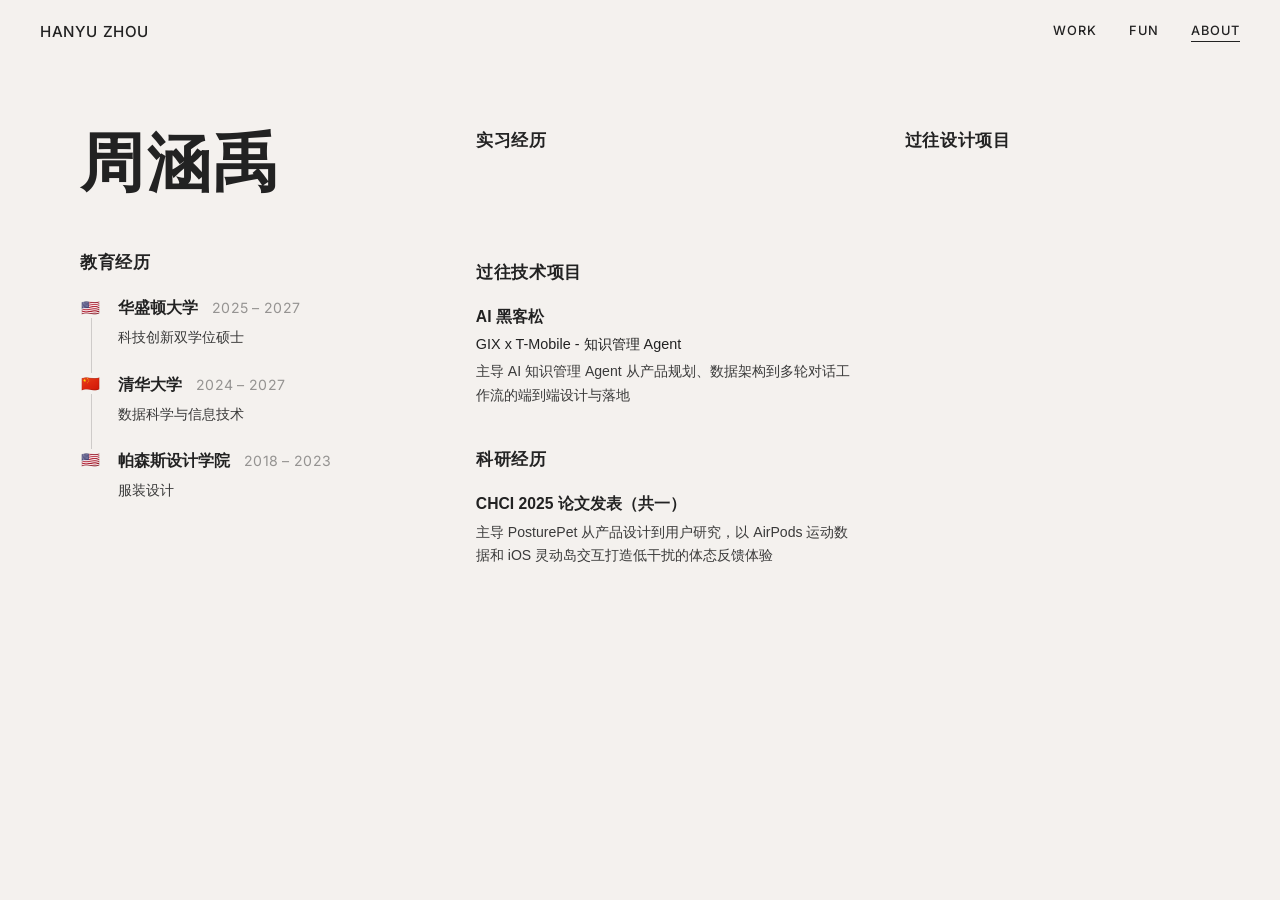
==== about.html @ 380f493a "Publish the static portfolio site for Vercel. Co-authored-by: Cursor <cursoragent@cursor.com>" ====
<!DOCTYPE html>
<html lang="zh-CN">
  <head>
    <meta charset="UTF-8" />
    <meta name="viewport" content="width=device-width, initial-scale=1.0" />
    <title>About — Hanyu Zhou</title>
    <link rel="preconnect" href="https://fonts.googleapis.com" />
    <link rel="preconnect" href="https://fonts.gstatic.com" crossorigin />
    <link
      href="https://fonts.googleapis.com/css2?family=Inter:wght@300;400;500;600&family=Playfair+Display:ital,wght@0,400;0,500;1,400&display=swap"
      rel="stylesheet"
    />
    <link rel="stylesheet" href="styles.css?v=20260831" />
  </head>
  <body>
    <header class="site-header">
      <a href="index.html" class="logo" aria-label="Home">Hanyu Zhou</a>
      <nav class="site-nav" aria-label="Primary">
        <a href="index.html#work" class="nav-link">Work</a>
        <a href="index.html#fun" class="nav-link">Fun</a>
        <a href="about.html" class="nav-link nav-link--active" aria-current="page"
          >About</a
        >
      </nav>
    </header>

    <main>
      <section class="resume" aria-label="个人履历">
        <div class="resume-grid">
          <div class="resume-col resume-col--left">
            <h1 class="resume-name zh">周涵禹</h1>

            <section class="resume-block" aria-labelledby="edu-heading">
              <h2 id="edu-heading" class="resume-heading zh">教育经历</h2>
              <ol class="edu-timeline">
                <li>
                  <span class="edu-flag" aria-hidden="true">🇺🇸</span>
                  <div class="edu-body">
                    <div class="edu-top">
                      <strong class="zh">华盛顿大学</strong>
                      <span class="edu-years">2025 – 2027</span>
                    </div>
                    <p class="zh">科技创新双学位硕士</p>
                  </div>
                </li>
                <li>
                  <span class="edu-flag" aria-hidden="true">🇨🇳</span>
                  <div class="edu-body">
                    <div class="edu-top">
                      <strong class="zh">清华大学</strong>
                      <span class="edu-years">2024 – 2027</span>
                    </div>
                    <p class="zh">数据科学与信息技术</p>
                  </div>
                </li>
                <li>
                  <span class="edu-flag" aria-hidden="true">🇺🇸</span>
                  <div class="edu-body">
                    <div class="edu-top">
                      <strong class="zh">帕森斯设计学院</strong>
                      <span class="edu-years">2018 – 2023</span>
                    </div>
                    <p class="zh">服装设计</p>
                  </div>
                </li>
              </ol>
            </section>
          </div>

          <div class="resume-col resume-col--mid">
            <h2 class="resume-heading resume-heading--top zh">实习经历</h2>
            <div class="resume-slot" aria-label="实习经历占位"></div>

            <section class="resume-block" aria-labelledby="tech-heading">
              <h2 id="tech-heading" class="resume-heading zh">过往技术项目</h2>
              <article class="resume-entry">
                <h3 class="zh">AI 黑客松</h3>
                <p class="resume-entry-sub zh">
                  GIX x T-Mobile - 知识管理 Agent
                </p>
                <p class="zh">
                  主导 AI 知识管理 Agent 从产品规划、数据架构到多轮对话工作流的端到端设计与落地
                </p>
              </article>
            </section>

            <section class="resume-block" aria-labelledby="research-heading">
              <h2 id="research-heading" class="resume-heading zh">科研经历</h2>
              <article class="resume-entry">
                <h3 class="zh">CHCI 2025 论文发表（共一）</h3>
                <p class="zh">
                  主导 PosturePet 从产品设计到用户研究，以 AirPods 运动数据和 iOS
                  灵动岛交互打造低干扰的体态反馈体验
                </p>
              </article>
            </section>
          </div>

          <div class="resume-col resume-col--right">
            <h2 class="resume-heading resume-heading--top zh">过往设计项目</h2>
            <div class="resume-slot" aria-label="过往设计项目占位"></div>
          </div>
        </div>
      </section>
    </main>
  </body>
</html>
---- styles.css ----
:root {
  --bg-cream: #f4f1ee;
  --text: #222;
  --text-muted: #3a3a3a;
  --header-pad: clamp(1.25rem, 4vw, 2.5rem);
}

*,
*::before,
*::after {
  box-sizing: border-box;
}

html {
  scroll-behavior: smooth;
}

@media (prefers-reduced-motion: reduce) {
  html {
    scroll-behavior: auto;
  }

  .vinyl-img {
    animation: none !important;
  }
}

body {
  margin: 0;
  font-family: "Inter", "PingFang SC", "Hiragino Sans GB", "Microsoft YaHei",
    system-ui, sans-serif;
  font-size: 1rem;
  line-height: 1.55;
  color: var(--text);
  background: var(--bg-cream);
}

.zh {
  font-family: "PingFang SC", "Hiragino Sans GB", "Microsoft YaHei",
    "Noto Sans SC", sans-serif;
}

.site-header {
  position: fixed;
  top: 0;
  left: 0;
  right: 0;
  z-index: 20;
  display: flex;
  align-items: center;
  justify-content: space-between;
  padding: 1.25rem var(--header-pad);
  background: rgba(244, 241, 238, 0.82);
  backdrop-filter: blur(10px);
  -webkit-backdrop-filter: blur(10px);
}

.logo {
  font-weight: 500;
  font-size: 0.95rem;
  letter-spacing: 0.04em;
  text-transform: uppercase;
  text-decoration: none;
  color: var(--text);
}

.logo:hover {
  opacity: 0.75;
}

.site-nav {
  display: flex;
  gap: 2rem;
}

.nav-link {
  font-size: 0.8rem;
  font-weight: 500;
  letter-spacing: 0.08em;
  text-transform: uppercase;
  text-decoration: none;
  color: var(--text);
}

.nav-link:hover {
  opacity: 0.65;
}

.nav-link--active {
  border-bottom: 1px solid currentColor;
}

.hero {
  position: relative;
  min-height: 100svh;
  display: flex;
  flex-direction: column;
  align-items: center;
  justify-content: center;
  padding: 5rem var(--header-pad);
  background-color: var(--bg-cream);
}

.hero-inner {
  width: 100%;
  max-width: 1200px;
  margin: 0 auto;
  display: flex;
  justify-content: center;
  align-items: center;
}

.hero-vinyl {
  display: flex;
  justify-content: center;
  align-items: center;
}

.vinyl-frame {
  width: min(92vw, 560px);
  aspect-ratio: 1;
  border-radius: 50%;
  /* Even lift — large downward offset reads as a dark rim on a spinning circle */
  filter: drop-shadow(0 4px 22px rgba(0, 0, 0, 0.06));
}

.vinyl-img {
  display: block;
  width: 100%;
  height: auto;
  animation: vinyl-spin 72s linear infinite;
}

@keyframes vinyl-spin {
  from {
    transform: rotate(0deg);
  }
  to {
    transform: rotate(360deg);
  }
}

.work {
  padding: 7rem var(--header-pad) 4rem;
  background-color: var(--bg-cream);
}

.work-header,
.project-list {
  width: 100%;
  max-width: 1200px;
  margin: 0 auto;
}

.work-header {
  padding-bottom: 0.75rem;
}

.eyebrow,
.project-meta {
  margin: 0 0 0.8rem;
  font-size: 0.7rem;
  font-weight: 500;
  letter-spacing: 0.12em;
  text-transform: uppercase;
  color: var(--text-muted);
}

.project {
  min-height: 78svh;
  display: grid;
  grid-template-columns: minmax(0, 1.15fr) minmax(260px, 0.85fr);
  align-items: center;
  gap: clamp(3rem, 8vw, 8rem);
  padding: clamp(4rem, 9vw, 8rem) 0;
  border-top: 1px solid rgba(34, 34, 34, 0.14);
}

.project--report {
  grid-template-columns: minmax(240px, 0.42fr) minmax(0, 0.58fr);
  gap: clamp(2rem, 5vw, 4.5rem);
  min-height: auto;
  padding: clamp(3rem, 7vw, 5.5rem) 0;
}

.project--reverse .project-visual {
  order: 2;
}

.project--reverse .project-copy {
  order: 1;
}

.project-visual {
  aspect-ratio: 4 / 3;
  display: grid;
  place-items: center;
  overflow: hidden;
  color: rgba(34, 34, 34, 0.55);
}

.project-visual--report {
  aspect-ratio: auto;
  background: transparent;
}

.project-visual--report img {
  display: block;
  width: 100%;
  height: auto;
}

.project-visual span {
  font-size: 0.72rem;
  font-weight: 500;
  letter-spacing: 0.12em;
  text-transform: uppercase;
}

.project-visual--one {
  background: linear-gradient(145deg, #ded7d0, #ebe5df 52%, #d4cbc3);
}

.project-visual--two {
  background: linear-gradient(145deg, #d8d4cf, #e9e4df 48%, #ccc5be);
}

.project-visual--three {
  background: linear-gradient(145deg, #e5ddd5, #d7d0ca 50%, #eee8e2);
}

.project-copy {
  max-width: 27rem;
}

.project--report .project-copy {
  max-width: 22rem;
}

.project-copy h2 {
  margin: 0 0 1.25rem;
  font-family: "Playfair Display", Georgia, serif;
  font-size: clamp(1.2rem, 2.5vw, 2.375rem);
  font-weight: 400;
  line-height: 1.15;
  letter-spacing: -0.03em;
}

.project--report .project-copy h2.zh {
  margin: 0 0 1rem;
  font-family: "PingFang SC", "Hiragino Sans GB", "Microsoft YaHei", sans-serif;
  font-size: clamp(2rem, 4vw, 3.25rem);
  font-weight: 600;
  letter-spacing: 0.02em;
  line-height: 1.2;
}

.project-role {
  margin: 0 0 0.55rem;
  color: var(--text);
  font-size: 1rem;
  line-height: 1.5;
}

.project-date {
  margin: 0 0 2.25rem;
  color: var(--text-muted);
  font-size: 0.95rem;
  letter-spacing: 0.02em;
}

.project-copy > p:not(.project-meta):not(.project-role):not(.project-date) {
  margin: 0 0 2rem;
  color: var(--text-muted);
  font-size: 0.95rem;
  line-height: 1.7;
}

.project-link {
  display: inline-block;
  padding-bottom: 0.2rem;
  border-bottom: 1px solid currentColor;
  font-size: 0.78rem;
  font-weight: 500;
  letter-spacing: 0.04em;
  text-decoration: none;
  color: inherit;
}

.project-link:hover {
  opacity: 0.65;
}

.case {
  width: min(920px, 100%);
  margin: 0 auto;
  padding: 8rem var(--header-pad) 5rem;
}

.case-hero {
  margin-bottom: 3rem;
}

.case-hero h1 {
  margin: 0 0 1.25rem;
  font-family: "Playfair Display", Georgia, serif;
  font-size: clamp(1.6rem, 3.2vw, 2.6rem);
  font-weight: 400;
  line-height: 1.2;
  letter-spacing: -0.03em;
}

.case--report .case-hero h1.zh {
  font-family: "PingFang SC", "Hiragino Sans GB", "Microsoft YaHei", sans-serif;
  font-size: clamp(2rem, 4.2vw, 3.4rem);
  font-weight: 600;
  letter-spacing: 0.02em;
}

.case-lede {
  margin: 0 0 2.5rem;
  max-width: 36rem;
  color: var(--text-muted);
  font-size: 1rem;
  line-height: 1.7;
}

.case--report .case-lede {
  margin-bottom: 2.5rem;
  color: var(--text);
}

.case--report .project-date {
  margin-bottom: 2.5rem;
}

.case-meta {
  display: grid;
  grid-template-columns: repeat(4, minmax(0, 1fr));
  gap: 1.5rem;
  margin: 0;
  padding: 1.5rem 0 0;
  border-top: 1px solid rgba(34, 34, 34, 0.14);
}

.case-meta dt {
  margin: 0 0 0.35rem;
  font-size: 0.68rem;
  font-weight: 500;
  letter-spacing: 0.1em;
  text-transform: uppercase;
  color: var(--text-muted);
}

.case-meta dd {
  margin: 0;
  font-size: 0.9rem;
  line-height: 1.45;
}

.case--report .case-meta dt {
  font-size: 0.78rem;
}

.case--report .case-meta dd {
  font-size: 1.05rem;
  line-height: 1.55;
}

.case-media {
  display: grid;
  place-items: center;
  aspect-ratio: 16 / 9;
  margin: 0 0 3rem;
  background: linear-gradient(145deg, #ded7d0, #ebe5df 52%, #d4cbc3);
  color: rgba(34, 34, 34, 0.55);
}

.case-media--hero {
  aspect-ratio: 21 / 9;
}

.case-media--photo {
  aspect-ratio: auto;
  height: auto;
  background: none;
  overflow: visible;
  margin-bottom: 2rem;
}

.case-media--photo img {
  display: block;
  width: 100%;
  height: auto;
  object-fit: contain;
}

.case-media span {
  font-size: 0.72rem;
  font-weight: 500;
  letter-spacing: 0.12em;
  text-transform: uppercase;
}

.case-media-grid {
  display: grid;
  grid-template-columns: 1fr 1fr;
  gap: 1rem;
  margin: 0 0 3rem;
}

.case-media-grid .case-media {
  margin: 0;
  aspect-ratio: 4 / 3;
}

.case-section {
  margin: 0 0 3rem;
}

.case-section h2 {
  margin: 0 0 1rem;
  font-family: "Playfair Display", Georgia, serif;
  font-size: 1.35rem;
  font-weight: 400;
  letter-spacing: -0.02em;
}

.case-section h2.zh {
  font-family: "PingFang SC", "Hiragino Sans GB", "Microsoft YaHei", sans-serif;
  font-weight: 600;
  letter-spacing: 0.02em;
}

.case-section p,
.case-section li {
  color: var(--text-muted);
  font-size: 0.98rem;
  line-height: 1.7;
}

.case-section p {
  margin: 0 0 1rem;
}

.case-section p:last-child {
  margin-bottom: 0;
}

.case-section ul {
  margin: 0.5rem 0 0;
  padding-left: 1.15rem;
}

.case-section li + li {
  margin-top: 0.4rem;
}

.case-footer {
  padding-top: 1rem;
  border-top: 1px solid rgba(34, 34, 34, 0.14);
}

.visually-hidden {
  position: absolute;
  width: 1px;
  height: 1px;
  padding: 0;
  margin: -1px;
  overflow: hidden;
  clip: rect(0, 0, 0, 0);
  white-space: nowrap;
  border: 0;
}

.output-dir {
  margin: 0 0 4.5rem;
}

.section-label {
  margin: 0 0 1.5rem;
  font-family: "PingFang SC", "Hiragino Sans GB", "Microsoft YaHei", sans-serif;
  font-size: clamp(1.75rem, 3vw, 2.4rem);
  font-weight: 600;
  letter-spacing: 0.03em;
}

.output-dir-grid {
  display: grid;
  grid-template-columns: 1fr 1fr;
  gap: clamp(2rem, 5vw, 4rem);
  align-items: start;
}

.output-col-title {
  margin: 0;
  padding: 1rem 0;
  border-bottom: 1px dashed rgba(34, 34, 34, 0.35);
  font-family: "PingFang SC", "Hiragino Sans GB", "Microsoft YaHei", sans-serif;
  font-size: 1.05rem;
  font-weight: 600;
  letter-spacing: 0.04em;
}

.output-list {
  margin: 0;
  padding: 0;
  list-style: none;
}

.output-list li {
  border-bottom: 1px dashed rgba(34, 34, 34, 0.35);
}

.output-item {
  display: grid;
  grid-template-columns: 3.25rem minmax(0, 1fr);
  gap: 0.85rem;
  align-items: center;
  padding: 1.15rem 0;
  text-decoration: none;
  color: inherit;
}

.output-item:hover .output-name {
  opacity: 0.65;
}

.output-num {
  font-family: "Playfair Display", Georgia, serif;
  font-size: 1.65rem;
  font-weight: 400;
  line-height: 1.15;
  letter-spacing: -0.02em;
  color: var(--text);
  transform: translateY(-0.14em);
}

.output-name {
  margin: 0;
  font-family: "PingFang SC", "Hiragino Sans GB", "Microsoft YaHei", sans-serif;
  font-size: 1rem;
  font-weight: 600;
  line-height: 1.4;
}

.output-dates {
  margin: 0;
  color: var(--text-muted);
  font-size: 0.88rem;
  line-height: 1.4;
}

.report-project {
  margin: 0 0 5rem;
  padding-top: 1rem;
  border-top: 1px solid rgba(34, 34, 34, 0.14);
  scroll-margin-top: 5.5rem;
}

.report-project--shell {
  opacity: 0.72;
}

.report-project-header {
  display: grid;
  grid-template-columns: 4rem minmax(0, 1fr);
  gap: 1rem;
  margin-bottom: 2.75rem;
  align-items: start;
}

.report-project-index {
  margin: 0;
  font-family: "Playfair Display", Georgia, serif;
  font-size: clamp(2rem, 4vw, 2.75rem);
  font-weight: 400;
  line-height: 1;
  letter-spacing: -0.03em;
}

.report-project-tag {
  margin: 0.35rem 0 0.75rem;
  font-size: clamp(0.78rem, 1vw, 0.9rem);
  font-weight: 500;
  letter-spacing: 0.1em;
  text-transform: none;
  color: var(--text-muted);
}

.report-project-header h2 {
  margin: 0 0 0.85rem;
  font-family: "PingFang SC", "Hiragino Sans GB", "Microsoft YaHei", sans-serif;
  font-size: clamp(2rem, 4.2vw, 3.1rem);
  font-weight: 600;
  line-height: 1.15;
  letter-spacing: 0.02em;
}

.report-project-caption {
  margin: 0;
  max-width: 42rem;
  color: var(--text-muted);
  font-size: clamp(1rem, 1.25vw, 1.15rem);
  line-height: 1.8;
}

.report-module {
  margin: 0 0 3rem;
}

.report-module h3 {
  margin: 0 0 1.15rem;
  font-family: "PingFang SC", "Hiragino Sans GB", "Microsoft YaHei", sans-serif;
  font-size: clamp(1.85rem, 3.4vw, 2.7rem);
  font-weight: 600;
  letter-spacing: 0.02em;
}

.report-subhead {
  margin: 1.75rem 0 0.85rem;
  font-family: "PingFang SC", "Hiragino Sans GB", "Microsoft YaHei", sans-serif;
  font-size: clamp(1.4rem, 2.3vw, 1.85rem);
  font-weight: 600;
  letter-spacing: 0.02em;
}

.report-module > .report-subhead:first-of-type {
  margin-top: 0.35rem;
}

.report-module > p.zh {
  margin: 0 0 1.25rem;
  color: var(--text-muted);
  font-size: 0.98rem;
  line-height: 1.7;
}

.report-caption-block {
  margin: 0 0 1.1rem;
  color: var(--text-muted);
  font-size: clamp(1rem, 1.25vw, 1.14rem);
  line-height: 1.8;
}

.report-caption-block strong {
  color: var(--text);
  font-weight: 600;
}

.report-caption-block + .case-media {
  margin-top: 1.35rem;
}

.report-points {
  margin: 0;
  padding: 0;
  list-style: none;
  counter-reset: report-point;
}

.report-points > li {
  position: relative;
  padding-left: 2.2rem;
  margin: 0 0 2.1rem;
  counter-increment: report-point;
}

.report-points > li:last-child {
  margin-bottom: 0;
}

.report-points > li::before {
  content: counter(report-point);
  position: absolute;
  left: 0;
  top: 0.15rem;
  font-family: "Playfair Display", Georgia, serif;
  font-size: 1.35rem;
  line-height: 1.35;
  color: var(--text);
}

.report-points strong {
  display: block;
  margin-bottom: 0.7rem;
  font-family: "PingFang SC", "Hiragino Sans GB", "Microsoft YaHei", sans-serif;
  font-size: clamp(1.08rem, 1.5vw, 1.3rem);
  font-weight: 600;
}

.report-points ul {
  margin: 0;
  padding-left: 1.1rem;
}

.report-points ul li {
  margin: 0 0 0.6rem;
  color: var(--text-muted);
  font-size: clamp(0.98rem, 1.2vw, 1.12rem);
  line-height: 1.75;
  list-style: disc;
}

.report-points ul li:last-child {
  margin-bottom: 0;
}

.report-points p {
  margin: 0;
  color: var(--text-muted);
  font-size: 0.92rem;
  line-height: 1.7;
}

.report-module-note {
  margin: 0 0 1.5rem;
  color: var(--text-muted);
  font-size: clamp(1rem, 1.25vw, 1.15rem);
  line-height: 1.75;
}

.report-placeholder {
  margin: 0 0 1.25rem;
  padding: 1.25rem 1.35rem;
  border: 1px dashed rgba(34, 34, 34, 0.22);
  color: var(--text-muted);
  font-size: 0.92rem;
  line-height: 1.7;
}

.report-placeholder p {
  margin: 0 0 0.65rem;
}

.report-placeholder p:last-child {
  margin-bottom: 0;
}

/* ---------- 为什么 B 端设计适合 AI：开放式三栏 ---------- */

.b2b-ai-grid {
  display: grid;
  grid-template-columns: repeat(3, minmax(0, 1fr));
  align-items: stretch;
  margin-top: clamp(1.25rem, 2.5vw, 2rem);
}

.b2b-ai-point {
  display: flex;
  flex-direction: column;
  justify-content: center;
  min-height: clamp(190px, 22vw, 250px);
  padding: 0 clamp(1.35rem, 2.5vw, 2.25rem);
}

.b2b-ai-point:first-child {
  padding-left: 0;
}

.b2b-ai-point + .b2b-ai-point {
  border-left: 1px solid rgba(34, 34, 34, 0.2);
}

.b2b-ai-num {
  margin: 0 0 1.25rem;
  color: rgba(34, 34, 34, 0.42);
  font-family: "Playfair Display", Georgia, serif;
  font-size: 0.92rem;
  line-height: 1;
}

.b2b-ai-point h4 {
  margin: 0 0 0.65rem;
  font-family: "PingFang SC", "Hiragino Sans GB", "Microsoft YaHei", sans-serif;
  font-size: clamp(1.2rem, 1.8vw, 1.5rem);
  font-weight: 600;
  line-height: 1.35;
}

.b2b-ai-point strong {
  display: block;
  margin-bottom: 0.55rem;
  font-size: clamp(0.92rem, 1.15vw, 1.02rem);
  font-weight: 500;
  line-height: 1.5;
}

.b2b-ai-point > p:last-child {
  margin: 0;
  color: var(--text-muted);
  font-size: clamp(0.82rem, 1vw, 0.92rem);
  line-height: 1.7;
  text-wrap: pretty;
}

@media (max-width: 720px) {
  .b2b-ai-grid {
    grid-template-columns: 1fr;
  }

  .b2b-ai-point,
  .b2b-ai-point:first-child {
    min-height: 0;
    padding: 1.25rem 0;
  }

  .b2b-ai-point + .b2b-ai-point {
    border-top: 1px solid rgba(34, 34, 34, 0.2);
    border-left: 0;
  }

  .b2b-ai-num {
    margin-bottom: 0.65rem;
  }
}

/* ---------- 借助 AI 提取规范：三步卡片 ---------- */

.ai-extract-grid {
  --extract-gap: clamp(1.25rem, 2.2vw, 2rem);
  display: grid;
  grid-template-columns: repeat(3, minmax(0, 1fr));
  gap: var(--extract-gap);
  align-items: stretch;
}

.ai-extract-card {
  position: relative;
  display: grid;
  grid-template-rows: auto minmax(3.4em, auto) 1fr;
  align-content: stretch;
  height: 100%;
  min-height: 100%;
  padding: clamp(1.5rem, 2.2vw, 2.1rem) clamp(1.35rem, 2vw, 1.9rem);
  border: none;
  border-radius: 20px;
  background: linear-gradient(
    155deg,
    #ece7e1 0%,
    #e7e1da 52%,
    #e0d9d1 100%
  );
}

.ai-extract-card:not(:last-child)::after {
  content: "→";
  position: absolute;
  top: 50%;
  right: calc(var(--extract-gap) * -0.5);
  z-index: 2;
  color: rgba(34, 34, 34, 0.42);
  font-family: "Inter", sans-serif;
  font-size: 1rem;
  font-weight: 300;
  line-height: 1;
  transform: translate(50%, -50%);
}

.ai-extract-card-step {
  margin: 0 0 0.5rem;
  font-family: "Inter", "PingFang SC", "Hiragino Sans GB", "Microsoft YaHei",
    sans-serif;
  font-size: clamp(0.78rem, 0.9vw, 0.86rem);
  font-weight: 400;
  letter-spacing: 0.08em;
  color: rgba(34, 34, 34, 0.52);
}

.ai-extract-card-title {
  margin: 0;
  min-height: 3.4em;
  font-family: "PingFang SC", "Hiragino Sans GB", "Microsoft YaHei", sans-serif;
  font-size: clamp(0.98rem, 1.2vw, 1.1rem);
  font-weight: 400;
  line-height: 1.5;
  text-wrap: pretty;
}

.ai-extract-card-media {
  margin-top: 1.15rem;
  display: flex;
  flex-direction: column;
  justify-content: flex-start;
  align-items: stretch;
  gap: clamp(0.8rem, 1.4vw, 1.15rem);
  min-height: 0;
  height: 100%;
}

.ai-extract-card-media > img {
  display: block;
  width: 100%;
  height: auto;
}

/* Figma 插件徽章：放大，接近上方 Agent 图标宽度 */
.ai-extract-card-media-extra {
  width: 92% !important;
  max-width: 92%;
  align-self: center;
  height: auto;
}

.ai-extract-card-caption {
  margin: 1.1rem 0 0;
  color: var(--text-muted);
  font-size: clamp(0.92rem, 1.05vw, 1.02rem);
  line-height: 1.75;
  text-wrap: pretty;
}

@media (max-width: 900px) {
  .ai-extract-grid {
    grid-template-columns: 1fr;
  }

  .ai-extract-card:not(:last-child)::after {
    display: none;
  }

  .ai-extract-card-title {
    min-height: 0;
  }
}

/* ---------- 规范走查统一：双栏等宽 ---------- */

.spec-unify-grid {
  display: grid;
  grid-template-columns: 1fr 1fr;
  gap: clamp(1.25rem, 2.2vw, 2rem);
  align-items: stretch;
}

.spec-unify-card {
  display: flex;
  flex-direction: column;
  height: 100%;
  padding: clamp(1.35rem, 2vw, 1.85rem);
  border-radius: 20px;
  background: linear-gradient(
    155deg,
    #ece7e1 0%,
    #e7e1da 52%,
    #e0d9d1 100%
  );
}

.spec-unify-card-title {
  margin: 0 0 1rem;
  font-family: "PingFang SC", "Hiragino Sans GB", "Microsoft YaHei", sans-serif;
  font-size: clamp(1.05rem, 1.4vw, 1.2rem);
  font-weight: 600;
  letter-spacing: 0.02em;
}

.spec-unify-card-media {
  margin-top: 0;
}

.spec-unify-card-media img {
  display: block;
  width: 100%;
  height: auto;
}

@media (max-width: 900px) {
  .spec-unify-grid {
    grid-template-columns: 1fr;
  }
}

.spec-color-compare {
  margin-top: clamp(1.75rem, 3vw, 2.5rem);
}

.spec-color-compare-grid {
  display: grid;
  grid-template-columns: 1fr 1fr;
  gap: clamp(1rem, 2vw, 1.5rem);
  align-items: stretch;
}

.spec-color-compare-grid img {
  display: block;
  width: 100%;
  height: auto;
  border-radius: 12px;
}

.spec-color-compare-note {
  margin: 1.15rem 0 0;
  color: var(--text-muted);
  font-size: 0.95rem;
  line-height: 1.75;
  text-wrap: pretty;
}

@media (max-width: 900px) {
  .spec-color-compare-grid {
    grid-template-columns: 1fr;
  }
}

/* ---------- 沉淀设计资产：四栏结构包 ---------- */

.asset-pack-grid {
  display: grid;
  grid-template-columns: 1fr 1fr;
  gap: clamp(1.5rem, 3vw, 2.5rem) clamp(1.25rem, 2.5vw, 2rem);
  align-items: start;
}

.asset-pack-item {
  margin: 0;
  display: flex;
  flex-direction: column;
  gap: 0.7rem;
}

.asset-pack-item figcaption {
  display: flex;
  flex-direction: column;
  gap: 0.2rem;
}

.asset-pack-key {
  font-family: "Inter", "PingFang SC", system-ui, sans-serif;
  font-size: clamp(1.05rem, 1.5vw, 1.25rem);
  font-weight: 600;
  letter-spacing: 0.01em;
  line-height: 1.3;
}

.asset-pack-key--rules {
  color: #0f9e7a;
}

.asset-pack-key--components {
  color: #7a5cff;
}

.asset-pack-key--references {
  color: #d45a8c;
}

.asset-pack-key--assets {
  color: #e06a3a;
}

.asset-pack-label {
  color: var(--text);
  font-size: 1rem;
  font-weight: 500;
  line-height: 1.4;
}

.asset-pack-item img {
  display: block;
  width: 100%;
  height: auto;
  background: transparent;
}

@media (max-width: 900px) {
  .asset-pack-grid {
    grid-template-columns: 1fr 1fr;
  }
}

@media (max-width: 560px) {
  .asset-pack-grid {
    grid-template-columns: 1fr;
  }
}

/* ---------- 校验和规则迭代 ---------- */

.validate-top {
  display: grid;
  grid-template-columns: minmax(0, 1.55fr) minmax(230px, 0.75fr);
  gap: clamp(1rem, 2vw, 1.75rem);
  align-items: stretch;
  margin-bottom: clamp(1rem, 2vw, 1.5rem);
}

.validate-evidence {
  min-width: 0;
}

.validate-compare {
  display: grid;
  grid-template-columns: minmax(0, 1fr) auto minmax(0, 1fr);
  gap: clamp(0.65rem, 1.2vw, 1rem);
  align-items: start;
}

.validate-prompt {
  margin: 0 0 0.65rem;
  color: var(--text-muted);
  font-size: 0.88rem;
  line-height: 1.5;
}

.validate-phone {
  margin: 0;
  min-width: 0;
}

.validate-phone figcaption {
  display: flex;
  align-items: baseline;
  justify-content: flex-start;
  gap: 0;
  margin: 0 0 0.5rem;
  font-family: "PingFang SC", "Hiragino Sans GB", "Microsoft YaHei", sans-serif;
  font-size: 0.88rem;
  font-weight: 500;
  letter-spacing: 0.02em;
}

.validate-phone figcaption strong {
  color: var(--text);
  font-size: inherit;
  font-weight: 600;
}

.validate-phone figcaption span {
  font-weight: 400;
}

.validate-phone img {
  display: block;
  width: 100%;
  height: min(34vh, 340px);
  border-radius: 14px;
  object-fit: cover;
  object-position: top center;
  background: #fff;
}

.validate-compare-arrow {
  display: grid;
  place-items: center;
  align-self: center;
  margin-top: 1.5rem;
  color: rgba(34, 34, 34, 0.42);
  font-size: 1.2rem;
  font-weight: 300;
}

.validate-quote {
  display: flex;
  flex-direction: column;
  justify-content: center;
  gap: 0.75rem;
  margin: 2.35rem 0 0;
  padding: clamp(1.15rem, 2vw, 1.65rem);
  border-radius: 16px;
  background: linear-gradient(150deg, #2d2e32 0%, #222327 100%);
  color: #fff;
}

.validate-quote-label {
  margin: 0;
  color: rgba(255, 255, 255, 0.58);
  font-size: 0.75rem;
  font-weight: 500;
  letter-spacing: 0.08em;
}

.validate-quote-text {
  margin: 0;
  font-size: clamp(1rem, 1.35vw, 1.16rem);
  font-weight: 500;
  line-height: 1.65;
  text-wrap: pretty;
}

.validate-flow {
  display: grid;
  grid-template-columns: minmax(0, 1.3fr) auto minmax(0, 1fr) auto minmax(0, 0.85fr);
  gap: clamp(0.5rem, 1vw, 0.85rem);
  align-items: stretch;
}

.validate-flow-card {
  display: flex;
  flex-direction: column;
  gap: 0.4rem;
  padding: clamp(0.85rem, 1.5vw, 1.15rem);
  border-radius: 14px;
  background: linear-gradient(
    155deg,
    #ece7e1 0%,
    #e7e1da 52%,
    #e0d9d1 100%
  );
}

.validate-flow-card h4 {
  margin: 0;
  font-family: "PingFang SC", "Hiragino Sans GB", "Microsoft YaHei", sans-serif;
  font-size: 0.95rem;
  font-weight: 600;
  letter-spacing: 0.02em;
}

.validate-flow-card p {
  margin: 0;
  color: var(--text-muted);
  font-size: 0.82rem;
  line-height: 1.55;
}

.validate-flow-arrow {
  display: grid;
  place-items: center;
  color: rgba(34, 34, 34, 0.35);
  font-size: 1.15rem;
  line-height: 1;
  align-self: center;
}

#p01-validate {
  scroll-margin-top: 4.5rem;
}

#p01-validate.report-module {
  margin-bottom: 2rem;
}

#p01-validate > h3 {
  margin-bottom: 0.85rem;
  font-size: clamp(1.25rem, 2vw, 1.55rem);
}

@media (max-width: 900px) {
  .validate-top {
    grid-template-columns: 1fr;
  }

  .validate-quote {
    margin-top: 0;
  }

  .validate-flow {
    grid-template-columns: 1fr;
    gap: 0.75rem;
  }

  .validate-flow-arrow {
    transform: rotate(90deg);
    padding: 0.15rem 0;
  }
}

@media (max-width: 560px) {
  .validate-compare {
    grid-template-columns: 1fr;
  }

  .validate-compare-arrow {
    margin: 0;
    transform: rotate(90deg);
  }

  .validate-phone img {
    height: auto;
  }
}

/* ---------- 持续迭代 ---------- */

.iterate-flow {
  position: relative;
  display: grid;
  grid-template-columns:
    minmax(0, 1fr) auto
    minmax(0, 1fr) auto
    minmax(0, 1fr) auto
    minmax(0, 1fr) auto
    minmax(0, 1fr) auto
    minmax(0, 1fr);
  gap: clamp(0.35rem, 0.8vw, 0.6rem);
  align-items: stretch;
  margin-bottom: clamp(0.8rem, 1.5vw, 1.1rem);
  padding-bottom: clamp(2.8rem, 4.5vw, 3.5rem);
}

.iterate-flow .validate-flow-card {
  align-items: flex-start;
  gap: 0.3rem;
  padding: clamp(0.75rem, 1.3vw, 1rem);
  min-height: 100%;
}

.iterate-flow-num {
  margin: 0;
  font-family: "Playfair Display", Georgia, serif;
  font-size: 0.95rem;
  font-weight: 400;
  letter-spacing: 0.02em;
  color: rgba(34, 34, 34, 0.45);
  line-height: 1;
}

.iterate-flow .validate-flow-card h4 {
  font-size: clamp(0.82rem, 1.05vw, 0.95rem);
  line-height: 1.35;
}

.iterate-return {
  position: absolute;
  left: 41.3%;
  right: 6.47%;
  bottom: 0;
  height: clamp(2.5rem, 4vw, 3rem);
  border-right: 1.25px solid rgba(34, 34, 34, 0.55);
  border-bottom: 1.25px solid rgba(34, 34, 34, 0.55);
  border-left: 1.25px solid rgba(34, 34, 34, 0.55);
  pointer-events: none;
}

.iterate-return::before {
  content: "";
  position: absolute;
  top: 0;
  left: 0;
  width: 7px;
  height: 7px;
  border-top: 1.25px solid rgba(34, 34, 34, 0.72);
  border-left: 1.25px solid rgba(34, 34, 34, 0.72);
  transform: translate(-50%, 1px) rotate(45deg);
}

.iterate-guardrails {
  display: grid;
  gap: 0;
}

.iterate-boundary {
  display: grid;
  grid-template-columns: minmax(7.5rem, 0.3fr) minmax(0, 1fr);
  gap: 1rem;
  align-items: baseline;
  padding: 0.55rem 0.15rem;
  border-top: 1px solid rgba(34, 34, 34, 0.16);
}

.iterate-boundary:last-child {
  border-top: 0;
  border-bottom: 1px solid rgba(34, 34, 34, 0.16);
}

.iterate-boundary p {
  margin: 0;
  color: var(--text-muted);
  font-size: 0.82rem;
  line-height: 1.5;
}

.iterate-boundary .iterate-boundary-label {
  color: var(--text);
  font-weight: 600;
}

.iterate-effective {
  margin: 0;
  padding: 0.55rem 0.75rem;
  border-radius: 8px;
  background: #e8e2dc;
  color: var(--text);
  font-size: 0.82rem;
  font-weight: 500;
  line-height: 1.45;
  text-align: center;
}

#p01-iterate > h3 {
  margin-bottom: 0.55rem;
}

#p01-iterate .report-module-note {
  margin-bottom: 1.15rem;
}

@media (max-width: 900px) {
  .iterate-flow {
    grid-template-columns: 1fr;
    gap: 0.55rem;
    padding-bottom: 0;
  }

  .iterate-flow .validate-flow-arrow {
    transform: rotate(90deg);
  }

  .iterate-return {
    position: relative;
    inset: auto;
    height: auto;
    padding: 0.35rem 0;
    border: 0;
    color: var(--text-muted);
    font-size: 0.78rem;
    text-align: center;
  }

  .iterate-return::before {
    content: "↩  回到设计师 Review";
    position: static;
    display: block;
    width: auto;
    height: auto;
    border: 0;
    transform: none;
  }

  .iterate-boundary {
    grid-template-columns: 1fr;
    gap: 0.2rem;
  }
}

/* ---------- 音乐推设计规范：可滚动 + 上下渐隐 ---------- */

.spec-scroll-grid {
  display: grid;
  grid-template-columns: repeat(3, minmax(0, 1fr));
  gap: clamp(1.1rem, 2vw, 1.75rem);
  align-items: stretch;
}

.spec-scroll-card {
  display: flex;
  flex-direction: column;
  min-height: 0;
}

.spec-scroll-card-title {
  margin: 0 0 0.85rem;
  font-family: "PingFang SC", "Hiragino Sans GB", "Microsoft YaHei", sans-serif;
  font-size: clamp(1rem, 1.3vw, 1.12rem);
  font-weight: 600;
  letter-spacing: 0.02em;
}

.spec-scroll-viewport {
  position: relative;
  height: min(68vh, 640px);
  overflow-x: hidden;
  overflow-y: auto;
  overscroll-behavior: contain;
  border-radius: 18px;
  background: #ece7e1;
  -webkit-overflow-scrolling: touch;
  scrollbar-width: thin;
  scrollbar-color: rgba(34, 34, 34, 0.28) transparent;

  /* 仅底部渐隐，顶部保持清晰 */
  -webkit-mask-image: linear-gradient(
    to bottom,
    #000 0%,
    #000 88%,
    transparent 100%
  );
  mask-image: linear-gradient(
    to bottom,
    #000 0%,
    #000 88%,
    transparent 100%
  );
}

.spec-scroll-viewport::-webkit-scrollbar {
  width: 6px;
}

.spec-scroll-viewport::-webkit-scrollbar-thumb {
  background: rgba(34, 34, 34, 0.25);
  border-radius: 999px;
}

.spec-scroll-viewport img {
  display: block;
  width: 100%;
  height: auto;
}

@media (max-width: 900px) {
  .spec-scroll-grid {
    grid-template-columns: 1fr;
  }

  .spec-scroll-viewport {
    height: min(62vh, 520px);
  }
}

/* 图灵生成界面：窄屏手机长图，多列并排可滚 */
.spec-scroll-grid--phones {
  grid-template-columns: repeat(5, minmax(0, 1fr));
  gap: clamp(0.75rem, 1.4vw, 1.25rem);
}

.spec-scroll-grid--phones .spec-scroll-card-title {
  font-size: clamp(0.88rem, 1.1vw, 1rem);
  margin-bottom: 0.65rem;
}

.spec-scroll-grid--phones .spec-scroll-viewport {
  height: min(64vh, 580px);
  border-radius: 14px;
  background: #e8e3dd;
}

@media (max-width: 1100px) {
  .spec-scroll-grid--phones {
    grid-template-columns: repeat(3, minmax(0, 1fr));
  }
}

@media (max-width: 720px) {
  .spec-scroll-grid--phones {
    grid-template-columns: repeat(2, minmax(0, 1fr));
  }

  .spec-scroll-grid--phones .spec-scroll-viewport {
    height: min(58vh, 460px);
  }
}

/* ---------- 方法外延：交互设计师如何使用 AI ---------- */

.ai-method-kicker {
  margin: 0 0 0.65rem !important;
  color: rgba(34, 34, 34, 0.5) !important;
  font-size: 0.78rem !important;
  font-weight: 500;
  letter-spacing: 0.09em;
}

.ai-method-compare {
  display: grid;
  grid-template-columns: minmax(0, 1fr) auto minmax(0, 1fr);
  gap: clamp(0.9rem, 2vw, 1.75rem);
  align-items: center;
}

.ai-method-lane {
  padding: clamp(1.1rem, 2vw, 1.65rem);
  border-radius: 18px;
  background: linear-gradient(
    155deg,
    #ece7e1 0%,
    #e7e1da 52%,
    #e0d9d1 100%
  );
}

.ai-method-lane header {
  display: flex;
  align-items: baseline;
  justify-content: space-between;
  gap: 1rem;
  margin-bottom: 1.25rem;
  padding-bottom: 0.85rem;
  border-bottom: 1px solid rgba(34, 34, 34, 0.13);
}

.ai-method-lane h4 {
  margin: 0;
  font-family: "PingFang SC", "Hiragino Sans GB", "Microsoft YaHei", sans-serif;
  font-size: clamp(1.05rem, 1.5vw, 1.28rem);
  font-weight: 600;
  line-height: 1.35;
}

.ai-method-index {
  flex: 0 0 auto;
  color: rgba(34, 34, 34, 0.43);
  font-size: 0.65rem;
  font-weight: 500;
  letter-spacing: 0.1em;
}

.ai-method-step {
  display: grid;
  grid-template-columns: 2.15rem minmax(0, 1fr);
  gap: 0.8rem;
  align-items: center;
}

.ai-method-role {
  display: grid;
  place-items: center;
  width: 2.15rem;
  height: 2.15rem;
  border-radius: 50%;
  font-family: "Inter", "PingFang SC", system-ui, sans-serif;
  font-size: 0.73rem;
  font-weight: 600;
}

.ai-method-role--ai {
  background: #25262a;
  color: #fff;
}

.ai-method-role--human {
  border: 1px solid rgba(34, 34, 34, 0.45);
  color: var(--text);
}

.ai-method-step strong {
  display: block;
  margin-bottom: 0.18rem;
  font-size: clamp(0.96rem, 1.2vw, 1.06rem);
  font-weight: 600;
  line-height: 1.4;
}

.ai-method-step p {
  margin: 0;
  color: var(--text-muted);
  font-size: clamp(0.8rem, 0.95vw, 0.9rem);
  line-height: 1.55;
}

.ai-method-down {
  display: block;
  margin: 0.42rem 0 0.42rem 0.72rem;
  color: rgba(34, 34, 34, 0.42);
  font-size: 1.1rem;
  line-height: 1;
}

.ai-method-equals {
  color: rgba(34, 34, 34, 0.4);
  font-family: "Playfair Display", Georgia, serif;
  font-size: clamp(1.5rem, 2.5vw, 2rem);
}

.ai-method-thesis {
  margin: clamp(1rem, 2vw, 1.5rem) 0 0 !important;
  padding: 1rem 1.25rem;
  border-radius: 14px;
  background: linear-gradient(145deg, #2c2d31 0%, #222327 100%);
  color: #fff !important;
  font-size: clamp(1rem, 1.35vw, 1.15rem) !important;
  font-weight: 500;
  line-height: 1.55 !important;
  text-align: center;
}

.ai-practice-grid {
  display: grid;
  grid-template-columns: repeat(3, minmax(0, 1fr));
  gap: clamp(0.85rem, 1.7vw, 1.4rem);
}

.ai-practice-card {
  display: flex;
  flex-direction: column;
  min-width: 0;
  padding: clamp(1rem, 1.7vw, 1.4rem);
  border-radius: 18px;
  background: linear-gradient(
    155deg,
    #ece7e1 0%,
    #e7e1da 52%,
    #e0d9d1 100%
  );
}

.ai-practice-num {
  margin: 0 0 0.35rem;
  color: rgba(34, 34, 34, 0.42);
  font-family: "Playfair Display", Georgia, serif;
  font-size: 0.9rem;
}

.ai-practice-card h4 {
  margin: 0 0 1rem;
  font-family: "PingFang SC", "Hiragino Sans GB", "Microsoft YaHei", sans-serif;
  font-size: clamp(1.05rem, 1.35vw, 1.2rem);
  font-weight: 600;
  line-height: 1.4;
}

.ai-practice-line {
  display: grid;
  grid-template-columns: 3.25rem minmax(0, 1fr);
  gap: 0.6rem;
  padding: 0.68rem 0;
  border-top: 1px solid rgba(34, 34, 34, 0.11);
}

.ai-practice-line > span,
.ai-practice-judgement > span {
  font-size: 0.72rem;
  font-weight: 600;
  line-height: 1.55;
}

.ai-practice-line--avoid > span {
  color: rgba(34, 34, 34, 0.42);
}

.ai-practice-line--use > span {
  color: #087f62;
}

.ai-practice-line p,
.ai-practice-judgement p {
  margin: 0;
  color: var(--text-muted);
  font-size: clamp(0.79rem, 0.9vw, 0.87rem);
  line-height: 1.55;
}

.ai-practice-judgement {
  display: grid;
  grid-template-columns: 4rem minmax(0, 1fr);
  gap: 0.6rem;
  margin-top: auto;
  padding: 0.8rem;
  border-radius: 11px;
  background: rgba(255, 255, 255, 0.48);
}

.ai-practice-judgement > span {
  color: var(--text);
}

.ai-practice-judgement p {
  color: var(--text);
  font-weight: 500;
}

.ai-skill-strip {
  display: grid;
  grid-template-columns: minmax(10rem, 0.8fr) minmax(15rem, 1.25fr) minmax(15rem, 1fr);
  gap: clamp(1rem, 2vw, 1.75rem);
  align-items: center;
  margin-top: clamp(1rem, 2vw, 1.5rem);
  padding: clamp(1rem, 1.8vw, 1.35rem);
  border: 1px solid rgba(34, 34, 34, 0.12);
  border-radius: 16px;
}

.ai-skill-label {
  margin: 0 0 0.22rem;
  color: rgba(34, 34, 34, 0.48);
  font-size: 0.72rem;
  line-height: 1.4;
}

.ai-skill-title {
  margin: 0;
  font-size: clamp(0.95rem, 1.25vw, 1.08rem);
  font-weight: 600;
  line-height: 1.45;
}

.ai-skill-tags {
  display: flex;
  flex-wrap: wrap;
  gap: 0.45rem;
}

.ai-skill-tags span {
  padding: 0.42rem 0.7rem;
  border-radius: 999px;
  background: #e8e2dc;
  font-size: 0.75rem;
  line-height: 1.3;
  white-space: nowrap;
}

.ai-skill-note {
  margin: 0;
  color: var(--text-muted);
  font-size: clamp(0.78rem, 0.9vw, 0.86rem);
  line-height: 1.6;
}

@media (max-width: 900px) {
  .ai-method-compare {
    grid-template-columns: 1fr;
  }

  .ai-method-equals {
    justify-self: center;
    line-height: 1;
  }

  .ai-practice-grid {
    grid-template-columns: 1fr;
  }

  .ai-skill-strip {
    grid-template-columns: 1fr;
  }
}

@media (max-width: 560px) {
  .ai-method-lane header {
    align-items: flex-start;
    flex-direction: column-reverse;
    gap: 0.25rem;
  }

  .ai-skill-tags span {
    white-space: normal;
  }
}

.flowchart-frame {
  display: grid;
  place-items: center;
  min-height: 280px;
  padding: 2rem;
  border: 1px dashed rgba(34, 34, 34, 0.28);
  background: linear-gradient(145deg, #ebe6e1, #f3efeB 55%, #e4ddd6);
  color: rgba(34, 34, 34, 0.55);
  text-align: center;
}

.flowchart-frame span {
  max-width: 22rem;
  font-size: 0.85rem;
  font-weight: 500;
  letter-spacing: 0.04em;
  line-height: 1.6;
}

.about {
  padding: clamp(4rem, 10vw, 6rem) var(--header-pad) 5rem;
  background-color: var(--bg-cream);
}

.about--page {
  min-height: 100svh;
  padding-top: 8rem;
}

.about-title {
  margin: 0 0 2.5rem;
  text-align: center;
  font-size: 1rem;
  font-weight: 500;
  letter-spacing: 0.02em;
}

.about-photo-wrap {
  margin: 0 auto 2.25rem;
  max-width: min(420px, 92vw);
}

.about-photo {
  display: block;
  width: 100%;
  height: auto;
  box-shadow: 0 20px 50px rgba(0, 0, 0, 0.08);
}

.about-body {
  max-width: 38rem;
  margin: 0 auto;
  text-align: left;
  color: var(--text-muted);
  font-size: 0.98rem;
}

.about-body p {
  margin: 0 0 1.25rem;
}

.about-body p:last-child {
  margin-bottom: 0;
}

.resume {
  min-height: 100svh;
  padding: 8rem var(--header-pad) 5rem;
  background-color: var(--bg-cream);
}

.resume-grid {
  width: min(1120px, 100%);
  margin: 0 auto;
  display: grid;
  grid-template-columns: minmax(0, 1.05fr) minmax(0, 1.15fr) minmax(0, 0.9fr);
  gap: clamp(2rem, 4vw, 3.5rem);
  align-items: start;
}

.resume-name {
  margin: 0 0 3.25rem;
  font-family: "PingFang SC", "Hiragino Sans GB", "Microsoft YaHei", sans-serif;
  font-size: clamp(2.6rem, 5vw, 4rem);
  font-weight: 700;
  line-height: 1.1;
  letter-spacing: 0.04em;
}

.resume-heading {
  margin: 0 0 1.25rem;
  font-family: "PingFang SC", "Hiragino Sans GB", "Microsoft YaHei", sans-serif;
  font-size: 1.05rem;
  font-weight: 600;
  letter-spacing: 0.04em;
}

.resume-heading--top {
  margin-bottom: calc(clamp(2.6rem, 5vw, 4rem) * 1.1 + 3.25rem - 1.05rem);
}

.resume-slot {
  display: none;
}

.resume-block + .resume-block {
  margin-top: 2.5rem;
}

.edu-timeline {
  margin: 0;
  padding: 0;
  list-style: none;
}

.edu-timeline li {
  position: relative;
  display: grid;
  grid-template-columns: 1.5rem minmax(0, 1fr);
  gap: 0.85rem;
  padding-bottom: 1.5rem;
}

.edu-timeline li:not(:last-child)::before {
  content: "";
  position: absolute;
  left: 0.68rem;
  top: 1.35rem;
  bottom: 0;
  width: 1px;
  background: rgba(34, 34, 34, 0.18);
}

.edu-timeline li:last-child {
  padding-bottom: 0;
}

.edu-flag {
  display: grid;
  place-items: center;
  width: 1.35rem;
  height: 1.35rem;
  font-size: 0.95rem;
  line-height: 1;
}

.edu-top {
  display: flex;
  flex-wrap: wrap;
  align-items: baseline;
  gap: 0.55rem 0.9rem;
  margin-bottom: 0.35rem;
}

.edu-top strong {
  font-family: "PingFang SC", "Hiragino Sans GB", "Microsoft YaHei", sans-serif;
  font-size: 0.98rem;
  font-weight: 600;
}

.edu-years {
  color: rgba(34, 34, 34, 0.45);
  font-size: 0.88rem;
  letter-spacing: 0.02em;
}

.edu-body p {
  margin: 0;
  color: var(--text-muted);
  font-size: 0.9rem;
  line-height: 1.55;
}

.resume-entry + .resume-entry {
  margin-top: 1.5rem;
}

.resume-entry h3 {
  margin: 0 0 0.35rem;
  font-family: "PingFang SC", "Hiragino Sans GB", "Microsoft YaHei", sans-serif;
  font-size: 0.98rem;
  font-weight: 600;
  line-height: 1.45;
}

.resume-entry-sub {
  margin: 0 0 0.35rem;
  color: var(--text);
  font-size: 0.9rem;
  line-height: 1.45;
}

.resume-entry > p:last-child {
  margin: 0;
  color: var(--text-muted);
  font-size: 0.88rem;
  line-height: 1.65;
}

@media (max-width: 900px) {
  .vinyl-frame {
    width: min(82vw, 426px);
  }

  .work {
    padding-top: 6rem;
  }

  .project {
    min-height: auto;
    grid-template-columns: 1fr;
    gap: 2.5rem;
    padding: 4rem 0 5rem;
  }

  .project--report {
    grid-template-columns: 1fr;
    gap: 2rem;
  }

  .project--reverse .project-visual,
  .project--reverse .project-copy {
    order: initial;
  }

  .project--report .project-copy {
    max-width: 34rem;
  }

  .project-copy {
    max-width: 34rem;
  }

  .case-meta {
    grid-template-columns: 1fr 1fr;
  }

  .case-media--hero {
    aspect-ratio: 16 / 9;
  }

  .case-media-grid {
    grid-template-columns: 1fr;
  }

  .output-dir-grid {
    grid-template-columns: 1fr;
    gap: 2rem;
  }

  .report-project-header {
    grid-template-columns: 1fr;
    gap: 0.35rem;
  }

  .flowchart-frame {
    min-height: 220px;
  }

  .resume-grid {
    grid-template-columns: 1fr;
    gap: 2.5rem;
  }

  .resume-name {
    margin-bottom: 2rem;
  }

  .resume-heading--top {
    margin-bottom: 1.25rem;
  }
}

@media (max-width: 560px) {
  .site-nav {
    gap: 1.1rem;
  }

  .project-visual {
    aspect-ratio: 1 / 1;
  }
}

/* ---------- Flow chart: 行业常见 AI 设计路径 ---------- */

.flowchart {
  margin: 0;
  padding: clamp(0.75rem, 2vw, 1.5rem) 0;
  background: none;
  border: 0;
  overflow: visible;
}

.flowchart-grid {
  display: grid;
  grid-template-columns:
    minmax(max-content, 1fr) minmax(0, 1fr) minmax(max-content, 1.04fr) minmax(0, 1fr) minmax(max-content, 1fr) minmax(0, 1fr) minmax(max-content, 1.02fr);
  grid-template-rows: auto auto auto auto auto;
  align-items: center;
  justify-items: stretch;
  column-gap: clamp(0.25rem, 1vw, 0.75rem);
}

.flow-node--top {
  grid-column: 2 / 5;
  grid-row: 1;
}

.flow-arrow--down {
  grid-column: 2 / 5;
  grid-row: 2;
}

.flow-node--n1 { grid-column: 1; grid-row: 3; }
.flow-arrow--a1 { grid-column: 2; grid-row: 3; }
.flow-node--n2 { grid-column: 3; grid-row: 3; }
.flow-arrow--a2 { grid-column: 4; grid-row: 3; }
.flow-node--n3 { grid-column: 5; grid-row: 3; }
.flow-arrow--a3 { grid-column: 6; grid-row: 3; }
.flow-node--n4 { grid-column: 7; grid-row: 3; }

.flow-arrow--up {
  grid-column: 2 / 5;
  grid-row: 4;
}

.flow-node--bottom {
  grid-column: 2 / 5;
  grid-row: 5;
}

/* --- node --- */

.flow-node {
  align-self: stretch;
  display: flex;
  flex-direction: column;
  justify-content: center;
  gap: 0.35rem;
  padding: clamp(0.85rem, 1.5vw, 1.15rem) clamp(0.7rem, 1.2vw, 1rem);
  border: 1px solid rgba(255, 255, 255, 0.06);
  border-radius: 14px;
  color: #fff;
  text-align: center;
  background: linear-gradient(158deg, #35363a 0%, #292a2e 48%, #1e1f22 100%);
  box-shadow:
    0 12px 26px -20px rgba(24, 21, 18, 0.4),
    inset 0 1px 0 rgba(255, 255, 255, 0.06);
}

.flow-node--ai {
  border-color: rgba(255, 255, 255, 0.08);
  background: linear-gradient(158deg, #35363a 0%, #292a2e 48%, #1e1f22 100%);
}

.flow-node--designer {
  border: 1.25px solid rgba(34, 34, 34, 0.72);
  color: var(--text);
  background: rgba(244, 241, 238, 0.96);
  box-shadow: none;
}

.flow-node--designer .flow-node-title {
  color: var(--text);
}

.flow-node--designer .flow-node-sub {
  color: rgba(34, 34, 34, 0.58);
}

.flow-node--accent {
  border-color: rgba(255, 255, 255, 0.05);
  background: linear-gradient(158deg, #1d1e21 0%, #141517 48%, #0b0b0d 100%);
  box-shadow:
    0 12px 26px -20px rgba(12, 10, 8, 0.45),
    inset 0 1px 0 rgba(255, 255, 255, 0.05);
}

.flow-node--top,
.flow-node--bottom {
  justify-self: center;
  width: min(100%, 290px);
}

.flow-node-title {
  margin: 0;
  font-size: clamp(0.9rem, 1.15vw, 1.05rem);
  font-weight: 600;
  letter-spacing: 0.02em;
  line-height: 1.35;
  white-space: nowrap;
  color: #fff;
}

.flow-node-sub {
  margin: 0;
  font-size: clamp(0.7rem, 0.85vw, 0.78rem);
  font-weight: 400;
  line-height: 1.5;
  letter-spacing: 0.015em;
  color: rgba(255, 255, 255, 0.6);
}

/* --- arrows --- */

.flow-arrow {
  position: relative;
  display: block;
  color: rgba(34, 34, 34, 0.7);
}

.flow-arrow::after {
  content: "";
  position: absolute;
  width: 6px;
  height: 6px;
}

.flow-arrow--right {
  align-self: center;
  justify-self: stretch;
  width: 100%;
  min-width: 6px;
  max-width: 46px;
  height: 1.25px;
  background: currentColor;
}

.flow-arrow--right::after {
  right: 0;
  top: 50%;
  border-top: 1.25px solid currentColor;
  border-right: 1.25px solid currentColor;
  transform: translate(0, -50%) rotate(45deg);
}

.flow-arrow--down,
.flow-arrow--up {
  justify-self: center;
  width: 1.25px;
  height: clamp(34px, 4vw, 56px);
  margin: 0.7rem 0;
  background: currentColor;
}

.flow-arrow--down::after {
  bottom: 0;
  left: 50%;
  border-bottom: 1.25px solid currentColor;
  border-right: 1.25px solid currentColor;
  transform: translate(-50%, 0) rotate(45deg);
}

.flow-arrow--up::after {
  top: 0;
  left: 50%;
  border-top: 1.25px solid currentColor;
  border-left: 1.25px solid currentColor;
  transform: translate(-50%, 0) rotate(45deg);
}

@media (max-width: 720px) {
  .flowchart-grid {
    column-gap: 0.2rem;
  }
}

/* --- branch variant (second flowchart) --- */
/* Node columns share the same track function (equal width, always in
   sync with each other); arrow columns keep a fixed 0.22 ratio to the
   node columns at every breakpoint, so the two top arrow gaps and the
   two bracket legs below stay perfectly symmetric. */

.flowchart-grid--branch {
  grid-template-columns:
    minmax(150px, 1fr) minmax(33px, 0.22fr) minmax(150px, 1fr) minmax(33px, 0.22fr)
    minmax(150px, 1fr);
  grid-template-rows: auto auto auto;
  row-gap: 0;
}

.flow-node--p1 {
  grid-column: 1;
  grid-row: 1;
}
.flow-arrow--c1 {
  grid-column: 2;
  grid-row: 1;
}
.flow-node--p2 {
  grid-column: 3;
  grid-row: 1;
}
.flow-arrow--c2 {
  grid-column: 4;
  grid-row: 1;
}
.flow-node--p3 {
  grid-column: 5;
  grid-row: 1;
}

/*
  Feedback path (图2 直角折线):
  p3 ↓ → ← into p4 mid-right  |  p4 mid-left → ← ↑ into p2
*/
.flow-feedback {
  --p4-w: 200px;
  --p4-half: calc(var(--p4-w) / 2);
  --mid-from-bottom: 43px; /* ≈ half of p4 height */
  grid-column: 3 / 6;
  grid-row: 2;
  position: relative;
  height: clamp(110px, 13vw, 148px);
  margin-top: 0.55rem;
  color: #222;
}

.flow-node--p4 {
  position: absolute;
  left: 50%;
  bottom: 0;
  transform: translateX(-50%);
  width: var(--p4-w);
  z-index: 2;
  margin: 0;
}

/* Right elbow: drop from p3 center, turn left into p4 */
.flow-elbow--in {
  position: absolute;
  top: 0;
  bottom: var(--mid-from-bottom);
  left: calc(50% + var(--p4-half));
  right: 22.52%;
  pointer-events: none;
  z-index: 3;
}

.flow-elbow--in::before {
  content: "";
  position: absolute;
  top: 0;
  bottom: 0;
  right: 0;
  width: 1.25px;
  background: currentColor;
}

.flow-elbow--in::after {
  content: "";
  position: absolute;
  left: 0;
  right: 0;
  bottom: 0;
  height: 1.25px;
  background: currentColor;
}

/* Left elbow: leave p4 left, turn up into p2 */
.flow-elbow--out {
  position: absolute;
  top: 0;
  bottom: var(--mid-from-bottom);
  left: 22.52%;
  right: calc(50% + var(--p4-half));
  pointer-events: none;
  z-index: 3;
}

.flow-elbow--out::before {
  content: "";
  position: absolute;
  left: 0;
  right: 0;
  bottom: 0;
  height: 1.25px;
  background: currentColor;
}

.flow-elbow--out::after {
  content: "";
  position: absolute;
  top: 0;
  bottom: 0;
  left: 0;
  width: 1.25px;
  background: currentColor;
}

/* Open V arrowheads — sit outside the card, tip kisses the edge */
.flow-elbow-head {
  position: absolute;
  width: 7px;
  height: 7px;
  box-sizing: border-box;
}

.flow-elbow-head--left {
  left: 0;
  bottom: 0;
  width: 9px;
  height: 9px;
  transform: translate(-1px, 50%);
}

.flow-elbow-head--left::before,
.flow-elbow-head--left::after {
  content: "";
  position: absolute;
  top: 50%;
  left: 0;
  width: 9px;
  height: 1.25px;
  background: currentColor;
  transform-origin: left center;
}

.flow-elbow-head--left::before {
  transform: rotate(-42deg);
}

.flow-elbow-head--left::after {
  transform: rotate(42deg);
}

.flow-elbow-head--up {
  left: 0;
  top: 0;
  border-top: 1.25px solid currentColor;
  border-left: 1.25px solid currentColor;
  transform: translate(-50%, 0) rotate(45deg);
}

@media (max-width: 720px) {
  .flow-feedback {
    --p4-w: 168px;
    --mid-from-bottom: 40px;
    height: 108px;
  }
}

/* ---------- 押个乐子：背景与用户动机 ---------- */

.bet-origin-grid {
  display: grid;
  grid-template-columns:
    minmax(150px, 0.72fr) auto
    minmax(150px, 0.72fr) minmax(230px, 1.15fr);
  row-gap: 0.75rem;
  column-gap: 0.25rem;
  align-items: stretch;
}

.bet-origin-shot {
  min-width: 0;
  margin: 0;
}

.bet-origin-shot figcaption {
  display: flex;
  flex-direction: column;
  gap: 0.15rem;
  min-height: 2.7rem;
  margin: 0 0 0.55rem;
  font-family: "PingFang SC", "Hiragino Sans GB", "Microsoft YaHei", sans-serif;
}

.bet-origin-shot figcaption strong {
  font-size: 0.84rem;
  font-weight: 600;
}

.bet-origin-shot figcaption span {
  color: var(--text-muted);
  font-size: 0.74rem;
  line-height: 1.4;
}

.bet-origin-image {
  height: min(43vh, 430px);
  overflow: hidden;
  border: 1px solid rgba(34, 34, 34, 0.1);
  border-radius: 16px;
  background: #fff;
}

.bet-origin-image img {
  display: block;
  width: 100%;
  height: 100%;
  object-fit: cover;
  object-position: top center;
}

.bet-origin-arrow {
  display: grid;
  place-items: center;
  align-self: center;
  width: 1rem;
  margin-top: 3rem;
  color: rgba(34, 34, 34, 0.36);
  font-size: 1rem;
  font-weight: 300;
}

.bet-market-proof {
  display: flex;
  flex-direction: column;
  justify-content: center;
  min-width: 0;
  margin-top: 3.25rem;
  margin-left: clamp(1.75rem, 3vw, 2.25rem);
  padding: clamp(1.1rem, 2vw, 1.6rem);
  border-radius: 16px;
  background: linear-gradient(150deg, #2d2e32 0%, #222327 100%);
  color: #fff;
}

.bet-proof-kicker {
  margin: 0 0 0.45rem;
  color: rgba(255, 255, 255, 0.55);
  font-size: 0.72rem;
  font-weight: 500;
  letter-spacing: 0.08em;
}

.bet-market-proof h4 {
  margin: 0 0 1.1rem;
  font-family: "PingFang SC", "Hiragino Sans GB", "Microsoft YaHei", sans-serif;
  font-size: clamp(1.05rem, 1.45vw, 1.22rem);
  font-weight: 600;
  line-height: 1.45;
}

.bet-volume-growth {
  display: grid;
  grid-template-columns: 1fr auto 1fr;
  gap: 0.55rem;
  align-items: center;
  margin-bottom: 1rem;
}

.bet-volume-growth div {
  display: flex;
  flex-direction: column;
  gap: 0.2rem;
}

.bet-volume-growth span {
  color: rgba(255, 255, 255, 0.52);
  font-size: 0.68rem;
}

.bet-volume-growth strong {
  font-family: "PingFang SC", "Hiragino Sans GB", "Microsoft YaHei", sans-serif;
  font-size: clamp(1.05rem, 1.6vw, 1.35rem);
  font-weight: 600;
  white-space: nowrap;
}

.bet-volume-growth .bet-volume-arrow {
  color: rgba(255, 255, 255, 0.38);
  font-size: 1rem;
}

.bet-proof-callout {
  padding: 0.85rem 0;
  border-top: 1px solid rgba(255, 255, 255, 0.14);
  border-bottom: 1px solid rgba(255, 255, 255, 0.14);
}

.bet-proof-callout strong {
  display: block;
  margin-bottom: 0.2rem;
  font-family: "Playfair Display", Georgia, serif;
  font-size: clamp(1.45rem, 2.2vw, 1.85rem);
  font-weight: 400;
}

.bet-proof-callout p {
  margin: 0;
  color: rgba(255, 255, 255, 0.72);
  font-size: 0.75rem;
  line-height: 1.55;
}

.bet-proof-source {
  margin: 0.8rem 0 0;
  color: rgba(255, 255, 255, 0.45);
  font-size: 0.66rem;
  line-height: 1.45;
}

.bet-proof-source a {
  color: inherit;
  text-decoration-color: rgba(255, 255, 255, 0.25);
  text-underline-offset: 0.2em;
}

.case--report .report-module.bet-background > .bet-background-thesis.zh {
  margin: clamp(1.5rem, 2.5vw, 1.9rem) 0 0;
  padding: 0.8rem 1rem;
  border-left: 2px solid rgba(34, 34, 34, 0.65);
  background: rgba(232, 226, 220, 0.65);
  color: var(--text);
  font-size: clamp(0.86rem, 1.05vw, 0.96rem);
  font-weight: 500;
  line-height: 1.6;
}

.bet-motivation-layout {
  display: grid;
  grid-template-columns: minmax(220px, 0.82fr) minmax(0, 1.35fr);
  gap: clamp(2rem, 5vw, 4rem);
  align-items: stretch;
}

.bet-motivation-thesis {
  container-type: inline-size;
  display: flex;
  flex-direction: column;
  justify-content: center;
  padding: clamp(1.5rem, 3vw, 2.25rem);
  border-radius: 18px;
  background: linear-gradient(
    155deg,
    #ece7e1 0%,
    #e7e1da 52%,
    #e0d9d1 100%
  );
}

.bet-motivation-thesis > p:not(.bet-motivation-line) {
  margin: 0 0 1rem;
  color: var(--text-muted);
  font-size: 0.78rem;
  font-weight: 500;
  letter-spacing: 0.08em;
}

.bet-motivation-lines {
  display: flex;
  flex-direction: column;
  gap: 0.45rem;
  width: 100%;
  margin-bottom: 1.2rem;
}

.bet-motivation-thesis .bet-motivation-line {
  margin: 0;
  width: 100%;
  font-family: "PingFang SC", "Hiragino Sans GB", "Microsoft YaHei", sans-serif;
  font-size: clamp(1.2rem, calc(100cqw / 9), 2.65rem);
  font-weight: 600;
  line-height: 1.2;
  letter-spacing: 0;
  white-space: nowrap;
}

.bet-motivation-thesis span {
  color: var(--text-muted);
  font-size: 0.82rem;
  line-height: 1.65;
}

.bet-motivation-list {
  border-top: 1px solid rgba(34, 34, 34, 0.2);
}

.bet-motivation-item {
  display: grid;
  grid-template-columns: 3.2rem minmax(0, 1fr);
  gap: 1rem;
  align-items: start;
  padding: clamp(1.05rem, 2.2vw, 1.5rem) 0;
  border-bottom: 1px solid rgba(34, 34, 34, 0.2);
}

.bet-motivation-num {
  padding-top: 0.12rem;
  font-family: "Playfair Display", Georgia, serif;
  font-size: 1.4rem;
  line-height: 1;
}

.bet-motivation-item h4 {
  margin: 0 0 0.5rem;
  font-family: "PingFang SC", "Hiragino Sans GB", "Microsoft YaHei", sans-serif;
  font-size: clamp(1.12rem, 1.65vw, 1.4rem);
  font-weight: 600;
}

.bet-motivation-item p {
  margin: 0;
  color: var(--text-muted);
  font-size: clamp(0.85rem, 1vw, 0.94rem);
  line-height: 1.7;
}

@media (max-width: 900px) {
  .bet-origin-grid {
    grid-template-columns: minmax(0, 1fr) auto minmax(0, 1fr);
  }

  .bet-market-proof {
    grid-column: 1 / -1;
    margin-top: 0;
    margin-left: 0;
  }

  .bet-motivation-layout {
    grid-template-columns: 1fr;
    gap: 1.5rem;
  }
}

@media (max-width: 560px) {
  .bet-origin-grid {
    grid-template-columns: 1fr;
  }

  .bet-origin-arrow {
    margin: 0;
    transform: rotate(90deg);
  }

  .bet-origin-image {
    height: auto;
    max-height: none;
  }

  .bet-origin-image img {
    height: auto;
  }
}

/* ---------- 述职报告：按屏分节的演示模式 ---------- */

html:has(.case--report) {
  scroll-snap-type: y proximity;
}

.case--report .report-project-header,
.case--report .report-module,
.case--report .output-dir {
  box-sizing: border-box;
  min-height: 100svh;
  padding-top: 6rem;
  padding-bottom: 3.5rem;
  margin-bottom: 0;
  scroll-snap-align: start;
}

.case--report .report-project-header {
  align-content: center;
}

.case--report .report-module,
.case--report .output-dir {
  display: flex;
  flex-direction: column;
  justify-content: center;
}

/* keep screenshots inside one screen so the slide never overflows */
.case--report .report-module .case-media--photo {
  margin-bottom: 0;
}

.case--report .report-module .case-media--photo img {
  width: auto;
  max-width: 100%;
  max-height: 50svh;
  margin: 0 auto;
}

.case--report .report-project {
  margin-bottom: 0;
  padding-top: 0;
}

@media (max-width: 900px), (max-height: 620px) {
  html:has(.case--report) {
    scroll-snap-type: none;
  }

  .case--report .report-project-header,
  .case--report .report-module,

  .case--report .output-dir {
    min-height: 0;
    padding-top: 2.5rem;
    padding-bottom: 3rem;
  }

  .case--report .report-module .case-media--photo img {
    max-height: none;
    width: 100%;
  }
}

/* 项目标题下方的产品 / 工具标识 */
.report-project-logos {
  display: flex;
  align-items: center;
  flex-wrap: wrap;
  gap: clamp(1.25rem, 2.4vw, 2.25rem);
  margin: 0 0 1.1rem;
}

.report-project-logos img {
  display: block;
  width: auto;
  height: clamp(34px, 3.8vw, 54px);
}

/* ---------- 左右分栏：说明卡片 + 界面图 ---------- */

.split-grid {
  display: grid;
  grid-template-columns: minmax(0, 1fr) minmax(0, 1fr);
  align-items: center;
  gap: clamp(1.1rem, 2.2vw, 2rem);
}

.split-cards {
  display: flex;
  flex-direction: column;
  gap: clamp(0.9rem, 1.6vw, 1.5rem);
}

.info-card {
  padding: clamp(0.9rem, 1.3vw, 1.15rem) clamp(1rem, 1.4vw, 1.3rem);
  border-radius: 16px;
  background: linear-gradient(
    155deg,
    #ece7e1 0%,
    #e7e1da 52%,
    #e0d9d1 100%
  );
}

.info-card-label {
  margin: 0 0 0.45rem;
  font-size: clamp(0.78rem, 0.9vw, 0.86rem);
  font-weight: 400;
  letter-spacing: 0.02em;
  color: rgba(34, 34, 34, 0.52);
}

.info-card-title {
  margin: 0 0 0.55rem;
  font-family: "PingFang SC", "Hiragino Sans GB", "Microsoft YaHei", sans-serif;
  font-size: clamp(1.02rem, 1.4vw, 1.22rem);
  font-weight: 600;
  line-height: 1.4;
  letter-spacing: 0.01em;
  text-wrap: pretty;
}

.info-card-body {
  margin: 0;
  color: var(--text-muted);
  font-size: clamp(0.85rem, 0.95vw, 0.94rem);
  line-height: 1.65;
  text-wrap: pretty;
}

.split-media .case-media--photo {
  margin-bottom: 0;
}

.case--report .split-media .case-media--photo img {
  width: 100%;
  max-height: 76svh;
  object-fit: contain;
}

@media (max-width: 900px) {
  .split-grid {
    grid-template-columns: 1fr;
    gap: 1.75rem;
  }

  .case--report .split-media .case-media--photo img {
    max-height: none;
  }
}
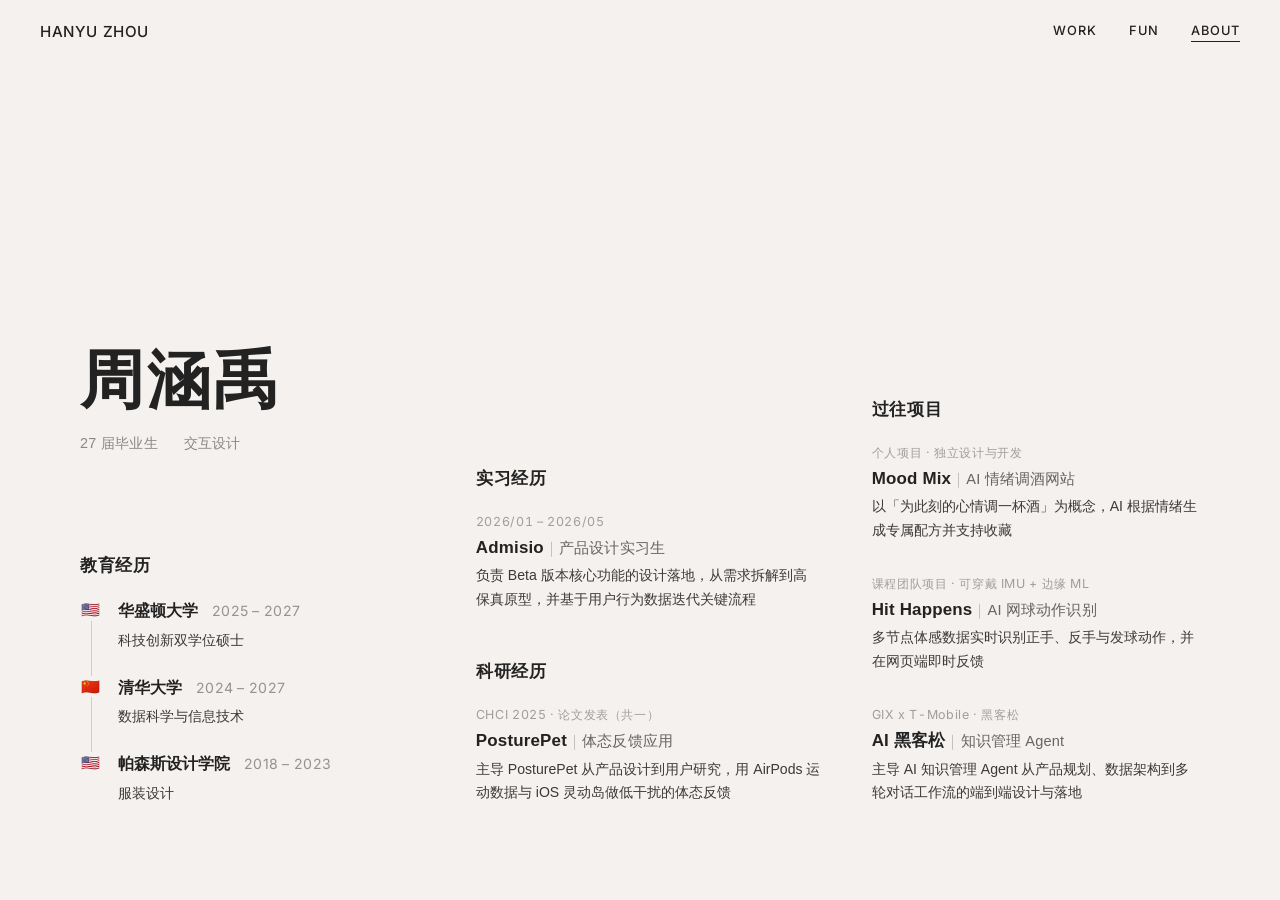
==== commit 0fd79b4c: "Expand the internship report with 星宠蓄电屋 flows and supporting assets. Co-authored-by: Cursor <cursora" ====
--- a/about.html
+++ b/about.html
@@ -10,7 +10,7 @@
       href="https://fonts.googleapis.com/css2?family=Inter:wght@300;400;500;600&family=Playfair+Display:ital,wght@0,400;0,500;1,400&display=swap"
       rel="stylesheet"
     />
-    <link rel="stylesheet" href="styles.css?v=20260831" />
+    <link rel="stylesheet" href="styles.css?v=20260901h" />
   </head>
   <body>
     <header class="site-header">
@@ -28,77 +28,110 @@
       <section class="resume" aria-label="个人履历">
         <div class="resume-grid">
           <div class="resume-col resume-col--left">
+            <div class="resume-intro">
             <h1 class="resume-name zh">周涵禹</h1>
+            <p class="resume-meta zh">
+              <span>27 届毕业生</span><span>交互设计</span>
+            </p>
+            </div>
 
-            <section class="resume-block" aria-labelledby="edu-heading">
-              <h2 id="edu-heading" class="resume-heading zh">教育经历</h2>
-              <ol class="edu-timeline">
-                <li>
-                  <span class="edu-flag" aria-hidden="true">🇺🇸</span>
-                  <div class="edu-body">
-                    <div class="edu-top">
-                      <strong class="zh">华盛顿大学</strong>
-                      <span class="edu-years">2025 – 2027</span>
-                    </div>
-                    <p class="zh">科技创新双学位硕士</p>
+            <section class="resume-block">
+            <h2 class="resume-heading zh">教育经历</h2>
+            <ol class="edu-timeline">
+              <li>
+                <span class="edu-flag" aria-hidden="true">🇺🇸</span>
+                <div class="edu-body">
+                  <div class="edu-top">
+                    <strong class="zh">华盛顿大学</strong>
+                    <span class="edu-years">2025 – 2027</span>
                   </div>
-                </li>
-                <li>
-                  <span class="edu-flag" aria-hidden="true">🇨🇳</span>
-                  <div class="edu-body">
-                    <div class="edu-top">
-                      <strong class="zh">清华大学</strong>
-                      <span class="edu-years">2024 – 2027</span>
-                    </div>
-                    <p class="zh">数据科学与信息技术</p>
+                  <p class="zh">科技创新双学位硕士</p>
+                </div>
+              </li>
+              <li>
+                <span class="edu-flag" aria-hidden="true">🇨🇳</span>
+                <div class="edu-body">
+                  <div class="edu-top">
+                    <strong class="zh">清华大学</strong>
+                    <span class="edu-years">2024 – 2027</span>
                   </div>
-                </li>
-                <li>
-                  <span class="edu-flag" aria-hidden="true">🇺🇸</span>
-                  <div class="edu-body">
-                    <div class="edu-top">
-                      <strong class="zh">帕森斯设计学院</strong>
-                      <span class="edu-years">2018 – 2023</span>
-                    </div>
-                    <p class="zh">服装设计</p>
+                  <p class="zh">数据科学与信息技术</p>
+                </div>
+              </li>
+              <li>
+                <span class="edu-flag" aria-hidden="true">🇺🇸</span>
+                <div class="edu-body">
+                  <div class="edu-top">
+                    <strong class="zh">帕森斯设计学院</strong>
+                    <span class="edu-years">2018 – 2023</span>
                   </div>
-                </li>
-              </ol>
+                  <p class="zh">服装设计</p>
+                </div>
+              </li>
+            </ol>
             </section>
           </div>
 
           <div class="resume-col resume-col--mid">
-            <h2 class="resume-heading resume-heading--top zh">实习经历</h2>
-            <div class="resume-slot" aria-label="实习经历占位"></div>
-
-            <section class="resume-block" aria-labelledby="tech-heading">
-              <h2 id="tech-heading" class="resume-heading zh">过往技术项目</h2>
-              <article class="resume-entry">
-                <h3 class="zh">AI 黑客松</h3>
-                <p class="resume-entry-sub zh">
-                  GIX x T-Mobile - 知识管理 Agent
-                </p>
-                <p class="zh">
-                  主导 AI 知识管理 Agent 从产品规划、数据架构到多轮对话工作流的端到端设计与落地
-                </p>
-              </article>
+            <section class="resume-block">
+            <h2 class="resume-heading zh">实习经历</h2>
+            <article class="resume-entry">
+              <p class="entry-eyebrow">2026/01 – 2026/05</p>
+              <h3 class="zh">
+                Admisio<span class="entry-zh">产品设计实习生</span>
+              </h3>
+              <p class="entry-desc zh">
+                负责 Beta 版本核心功能的设计落地，从需求拆解到高保真原型，并基于用户行为数据迭代关键流程
+              </p>
+            </article>
             </section>
 
-            <section class="resume-block" aria-labelledby="research-heading">
-              <h2 id="research-heading" class="resume-heading zh">科研经历</h2>
-              <article class="resume-entry">
-                <h3 class="zh">CHCI 2025 论文发表（共一）</h3>
-                <p class="zh">
-                  主导 PosturePet 从产品设计到用户研究，以 AirPods 运动数据和 iOS
-                  灵动岛交互打造低干扰的体态反馈体验
-                </p>
-              </article>
+            <section class="resume-block">
+            <h2 class="resume-heading zh">科研经历</h2>
+            <article class="resume-entry">
+              <p class="entry-eyebrow">CHCI 2025 · 论文发表（共一）</p>
+              <h3 class="zh">
+                PosturePet<span class="entry-zh">体态反馈应用</span>
+              </h3>
+              <p class="entry-desc zh">
+                主导 PosturePet 从产品设计到用户研究，用 AirPods 运动数据与 iOS
+                灵动岛做低干扰的体态反馈
+              </p>
+            </article>
             </section>
           </div>
 
           <div class="resume-col resume-col--right">
-            <h2 class="resume-heading resume-heading--top zh">过往设计项目</h2>
-            <div class="resume-slot" aria-label="过往设计项目占位"></div>
+            <section class="resume-block">
+            <h2 class="resume-heading zh">过往项目</h2>
+            <article class="resume-entry">
+              <p class="entry-eyebrow">个人项目 · 独立设计与开发</p>
+              <h3 class="zh">
+                Mood Mix<span class="entry-zh">AI 情绪调酒网站</span>
+              </h3>
+              <p class="entry-desc zh">
+                以「为此刻的心情调一杯酒」为概念，AI 根据情绪生成专属配方并支持收藏
+              </p>
+            </article>
+            <article class="resume-entry">
+              <p class="entry-eyebrow">课程团队项目 · 可穿戴 IMU + 边缘 ML</p>
+              <h3 class="zh">
+                Hit Happens<span class="entry-zh">AI 网球动作识别</span>
+              </h3>
+              <p class="entry-desc zh">
+                多节点体感数据实时识别正手、反手与发球动作，并在网页端即时反馈
+              </p>
+            </article>
+            <article class="resume-entry">
+              <p class="entry-eyebrow">GIX x T-Mobile · 黑客松</p>
+              <h3 class="zh">
+                AI 黑客松<span class="entry-zh">知识管理 Agent</span>
+              </h3>
+              <p class="entry-desc zh">
+                主导 AI 知识管理 Agent 从产品规划、数据架构到多轮对话工作流的端到端设计与落地
+              </p>
+            </article>
+            </section>
           </div>
         </div>
       </section>
--- a/styles.css
+++ b/styles.css
@@ -38,6 +38,12 @@
 .zh {
   font-family: "PingFang SC", "Hiragino Sans GB", "Microsoft YaHei",
     "Noto Sans SC", sans-serif;
+  text-wrap: pretty;
+  line-break: strict;
+}
+
+.nowrap {
+  white-space: nowrap;
 }
 
 .site-header {
@@ -1885,21 +1891,35 @@
 
 .resume {
   min-height: 100svh;
-  padding: 8rem var(--header-pad) 5rem;
+  padding: 8rem var(--header-pad) 6rem;
   background-color: var(--bg-cream);
+  display: grid;
+  align-content: end;
+  justify-items: center;
 }
 
 .resume-grid {
   width: min(1120px, 100%);
   margin: 0 auto;
   display: grid;
-  grid-template-columns: minmax(0, 1.05fr) minmax(0, 1.15fr) minmax(0, 0.9fr);
-  gap: clamp(2rem, 4vw, 3.5rem);
-  align-items: start;
+  grid-template-columns: minmax(0, 1.05fr) minmax(0, 1.05fr) minmax(0, 1fr);
+  column-gap: clamp(2rem, 4vw, 3.5rem);
+  align-items: stretch;
+}
+
+.resume-col {
+  display: flex;
+  flex-direction: column;
+  justify-content: flex-end;
+}
+
+.resume-intro {
+  margin-top: calc(-1 * clamp(2rem, 4vw, 4rem));
+  margin-bottom: auto;
 }
 
 .resume-name {
-  margin: 0 0 3.25rem;
+  margin: 0 0 1rem;
   font-family: "PingFang SC", "Hiragino Sans GB", "Microsoft YaHei", sans-serif;
   font-size: clamp(2.6rem, 5vw, 4rem);
   font-weight: 700;
@@ -1907,6 +1927,16 @@
   letter-spacing: 0.04em;
 }
 
+.resume-meta {
+  margin: 0;
+  display: flex;
+  flex-wrap: wrap;
+  gap: 0.4rem 1.6rem;
+  color: rgba(34, 34, 34, 0.5);
+  font-size: 0.9rem;
+  letter-spacing: 0.02em;
+}
+
 .resume-heading {
   margin: 0 0 1.25rem;
   font-family: "PingFang SC", "Hiragino Sans GB", "Microsoft YaHei", sans-serif;
@@ -1915,16 +1945,12 @@
   letter-spacing: 0.04em;
 }
 
-.resume-heading--top {
-  margin-bottom: calc(clamp(2.6rem, 5vw, 4rem) * 1.1 + 3.25rem - 1.05rem);
-}
-
-.resume-slot {
-  display: none;
-}
-
 .resume-block + .resume-block {
-  margin-top: 2.5rem;
+  margin-top: 3rem;
+}
+
+.resume-intro + .resume-block {
+  margin-top: clamp(3rem, 6vw, 5rem);
 }
 
 .edu-timeline {
@@ -1992,22 +2018,42 @@
 }
 
 .resume-entry + .resume-entry {
-  margin-top: 1.5rem;
+  margin-top: 2rem;
+}
+
+.entry-eyebrow {
+  margin: 0 0 0.3rem;
+  color: rgba(34, 34, 34, 0.4);
+  font-size: 0.78rem;
+  font-weight: 400;
+  letter-spacing: 0.05em;
+  font-variant-numeric: tabular-nums;
 }
 
 .resume-entry h3 {
-  margin: 0 0 0.35rem;
+  margin: 0 0 0.3rem;
   font-family: "PingFang SC", "Hiragino Sans GB", "Microsoft YaHei", sans-serif;
-  font-size: 0.98rem;
-  font-weight: 600;
-  line-height: 1.45;
-}
-
-.resume-entry-sub {
-  margin: 0 0 0.35rem;
-  color: var(--text);
-  font-size: 0.9rem;
-  line-height: 1.45;
+  font-size: 1.06rem;
+  font-weight: 600;
+  line-height: 1.4;
+  letter-spacing: 0.01em;
+}
+
+.resume-entry h3 .entry-zh {
+  font-size: 0.86em;
+  font-weight: 500;
+  color: rgba(34, 34, 34, 0.68);
+  letter-spacing: 0.01em;
+}
+
+.resume-entry h3 .entry-zh::before {
+  content: "｜";
+  color: rgba(34, 34, 34, 0.25);
+  font-weight: 400;
+}
+
+.entry-desc {
+  margin: 0.45rem 0 0;
 }
 
 .resume-entry > p:last-child {
@@ -2079,15 +2125,24 @@
 
   .resume-grid {
     grid-template-columns: 1fr;
-    gap: 2.5rem;
+    row-gap: 2.5rem;
+  }
+
+  .resume-col {
+    justify-content: flex-start;
+  }
+
+  .resume-intro {
+    margin-top: 0;
+    margin-bottom: 0;
+  }
+
+  .resume-intro + .resume-block {
+    margin-top: 2.5rem;
   }
 
   .resume-name {
-    margin-bottom: 2rem;
-  }
-
-  .resume-heading--top {
-    margin-bottom: 1.25rem;
+    margin-bottom: 0.85rem;
   }
 }
 
@@ -2460,15 +2515,330 @@
   }
 }
 
+/* ---------- 星宠蓄电屋：项目背景 ---------- */
+
+.pet-background > .report-module-note {
+  margin-bottom: clamp(1.15rem, 2vw, 1.5rem);
+  font-size: clamp(0.88rem, 1.05vw, 0.98rem);
+  line-height: 1.7;
+}
+
+.pet-background-layout {
+  display: grid;
+  grid-template-columns: minmax(280px, 0.95fr) minmax(0, 1.05fr);
+  gap: clamp(1rem, 2vw, 1.5rem);
+  align-items: stretch;
+}
+
+.pet-phase-shots {
+  display: grid;
+  grid-template-columns: 1fr 1fr;
+  gap: clamp(0.55rem, 1vw, 0.85rem);
+  align-items: start;
+  min-width: 0;
+}
+
+.pet-phase-shot {
+  min-width: 0;
+  margin: 0;
+  overflow: visible;
+  border: 0;
+  border-radius: 0;
+  background: transparent;
+}
+
+.pet-phase-shot img {
+  position: static;
+  display: block;
+  width: 100%;
+  height: auto;
+  object-fit: contain;
+  object-position: top center;
+}
+
+.pet-status-stack {
+  display: grid;
+  grid-template-rows: 1fr 1fr;
+  gap: clamp(0.85rem, 1.5vw, 1.15rem);
+  min-width: 0;
+  min-height: 100%;
+}
+
+.pet-status-card {
+  display: flex;
+  flex-direction: column;
+  gap: 0.55rem;
+  align-items: center;
+  justify-content: center;
+  min-width: 0;
+  min-height: 0;
+  margin: 0;
+  padding: clamp(1.05rem, 1.8vw, 1.35rem);
+  border-radius: 14px;
+  text-align: center;
+  background: linear-gradient(
+    155deg,
+    #ece7e1 0%,
+    #e7e1da 52%,
+    #e0d9d1 100%
+  );
+}
+
+.pet-status-num {
+  flex: 0 0 auto;
+  padding-top: 0;
+  color: rgba(34, 34, 34, 0.42);
+  font-family: "Playfair Display", Georgia, serif;
+  font-size: 1rem;
+  line-height: 1;
+}
+
+.pet-status-card h4,
+.pet-status-card p {
+  margin: 0;
+  text-align: center;
+}
+
+.pet-status-card > div {
+  max-width: 36rem;
+}
+
+.pet-status-card h4 {
+  margin-bottom: 0.4rem;
+  font-family: "PingFang SC", "Hiragino Sans GB", "Microsoft YaHei", sans-serif;
+  font-size: clamp(1.05rem, 1.35vw, 1.18rem);
+  font-weight: 600;
+  line-height: 1.35;
+  color: var(--text);
+}
+
+.pet-status-card p {
+  color: var(--text-muted);
+  font-size: clamp(0.78rem, 0.92vw, 0.86rem);
+  line-height: 1.65;
+}
+
+/* ---------- 星宠蓄电屋：玩法思路 ---------- */
+
+.pet-concept > .report-module-note,
+.pet-actions > .report-module-note {
+  margin-bottom: clamp(1.15rem, 2vw, 1.5rem);
+  font-size: clamp(0.88rem, 1.05vw, 0.98rem);
+  line-height: 1.7;
+}
+
+.pet-concept-grid {
+  display: grid;
+  grid-template-columns: repeat(2, minmax(0, 1fr));
+  gap: clamp(0.85rem, 1.5vw, 1.15rem);
+}
+
+.pet-concept-card {
+  display: flex;
+  flex-direction: column;
+  min-width: 0;
+  margin: 0;
+  padding: clamp(1.05rem, 1.8vw, 1.35rem);
+  border-radius: 16px;
+  background: linear-gradient(
+    155deg,
+    #ece7e1 0%,
+    #e7e1da 52%,
+    #e0d9d1 100%
+  );
+}
+
+.pet-concept-card--accent {
+  background: linear-gradient(150deg, #2d2e32 0%, #222327 100%);
+  color: #fff;
+}
+
+.pet-concept-label {
+  margin: 0 0 0.45rem;
+  color: rgba(34, 34, 34, 0.48);
+  font-size: 0.7rem;
+  font-weight: 500;
+  letter-spacing: 0.06em;
+}
+
+.pet-concept-card--accent .pet-concept-label {
+  color: rgba(255, 255, 255, 0.55);
+}
+
+.pet-concept-card h4 {
+  margin: 0 0 0.55rem;
+  font-family: "PingFang SC", "Hiragino Sans GB", "Microsoft YaHei", sans-serif;
+  font-size: clamp(1.05rem, 1.4vw, 1.22rem);
+  font-weight: 600;
+  line-height: 1.35;
+}
+
+.pet-concept-card > p:last-child {
+  margin: 0;
+  color: var(--text-muted);
+  font-size: clamp(0.78rem, 0.92vw, 0.86rem);
+  line-height: 1.65;
+}
+
+.pet-concept-card--accent > p:last-child {
+  color: rgba(255, 255, 255, 0.72);
+}
+
+.pet-concept-points {
+  display: grid;
+  gap: 0.45rem;
+  margin: 0;
+  padding: 0;
+  list-style: none;
+  color: rgba(255, 255, 255, 0.72);
+  font-size: clamp(0.78rem, 0.92vw, 0.86rem);
+  line-height: 1.65;
+}
+
+.pet-concept-points li {
+  position: relative;
+  padding-left: 0.9rem;
+}
+
+.pet-concept-points li::before {
+  content: "";
+  position: absolute;
+  top: 0.55em;
+  left: 0;
+  width: 0.28rem;
+  height: 0.28rem;
+  border-radius: 50%;
+  background: rgba(255, 255, 255, 0.55);
+}
+
+/* ---------- 星宠蓄电屋：核心动作 ---------- */
+
+.pet-actions-columns {
+  display: grid;
+  grid-template-columns: repeat(2, minmax(0, 1fr));
+  gap: clamp(0.85rem, 1.5vw, 1.15rem);
+  margin-bottom: clamp(1rem, 1.8vw, 1.35rem);
+}
+
+.pet-actions-group {
+  min-width: 0;
+  padding: clamp(1.05rem, 1.8vw, 1.35rem);
+  border-radius: 16px;
+  background: linear-gradient(
+    155deg,
+    #ece7e1 0%,
+    #e7e1da 52%,
+    #e0d9d1 100%
+  );
+}
+
+.pet-actions-kicker {
+  margin: 0 0 0.85rem;
+  color: rgba(34, 34, 34, 0.48);
+  font-size: 0.72rem;
+  font-weight: 500;
+  letter-spacing: 0.06em;
+}
+
+.pet-actions-list {
+  display: grid;
+  gap: 0.85rem;
+}
+
+.pet-actions-list article {
+  display: grid;
+  grid-template-columns: auto minmax(0, 1fr);
+  gap: 0.75rem;
+  align-items: start;
+  margin: 0;
+}
+
+.pet-action-tag {
+  display: inline-grid;
+  place-items: center;
+  min-width: 3.4rem;
+  padding: 0.55rem 0.65rem;
+  border-radius: 999px;
+  background: rgba(255, 255, 255, 0.55);
+  color: var(--text);
+  font-size: 0.72rem;
+  font-weight: 600;
+  line-height: 1.2;
+  white-space: nowrap;
+}
+
+.pet-actions-list h4,
+.pet-actions-list p {
+  margin: 0;
+}
+
+.pet-actions-list h4 {
+  margin-bottom: 0.25rem;
+  font-family: "PingFang SC", "Hiragino Sans GB", "Microsoft YaHei", sans-serif;
+  font-size: clamp(0.95rem, 1.15vw, 1.05rem);
+  font-weight: 600;
+  line-height: 1.35;
+}
+
+.pet-actions-list p {
+  color: var(--text-muted);
+  font-size: clamp(0.76rem, 0.9vw, 0.84rem);
+  line-height: 1.6;
+}
+
+.pet-limits {
+  display: grid;
+  gap: 0.55rem;
+  padding: 0.95rem 1.05rem;
+  border-left: 2px solid rgba(34, 34, 34, 0.65);
+  background: rgba(232, 226, 220, 0.58);
+}
+
+.pet-limits-label,
+.pet-limits-list {
+  margin: 0;
+}
+
+.pet-limits-label {
+  color: rgba(34, 34, 34, 0.48);
+  font-size: 0.72rem;
+  font-weight: 500;
+  letter-spacing: 0.06em;
+}
+
+.pet-limits-list {
+  display: grid;
+  gap: 0.35rem;
+  padding-left: 1.15rem;
+  color: var(--text);
+  font-size: clamp(0.78rem, 0.92vw, 0.86rem);
+  font-weight: 500;
+  line-height: 1.55;
+}
+
+@media (max-width: 560px) {
+  .pet-concept-grid,
+  .pet-actions-columns {
+    grid-template-columns: 1fr;
+  }
+}
+
 /* ---------- 押个乐子：背景与用户动机 ---------- */
 
+.bet-background > .report-module-note {
+  margin-bottom: 1.15rem;
+  font-size: clamp(0.88rem, 1.05vw, 0.98rem);
+  line-height: 1.7;
+}
+
 .bet-origin-grid {
   display: grid;
   grid-template-columns:
-    minmax(150px, 0.72fr) auto
-    minmax(150px, 0.72fr) minmax(230px, 1.15fr);
+    minmax(150px, 0.72fr)
+    minmax(150px, 0.72fr)
+    minmax(230px, 1.15fr);
   row-gap: 0.75rem;
-  column-gap: 0.25rem;
+  column-gap: clamp(0.6rem, 1.2vw, 1rem);
   align-items: stretch;
 }
 
@@ -2480,48 +2850,41 @@
 .bet-origin-shot figcaption {
   display: flex;
   flex-direction: column;
-  gap: 0.15rem;
-  min-height: 2.7rem;
-  margin: 0 0 0.55rem;
+  gap: 0.1rem;
+  min-height: 2.4rem;
+  margin: 0 0 0.5rem;
   font-family: "PingFang SC", "Hiragino Sans GB", "Microsoft YaHei", sans-serif;
 }
 
 .bet-origin-shot figcaption strong {
-  font-size: 0.84rem;
+  font-size: 0.78rem;
   font-weight: 600;
 }
 
 .bet-origin-shot figcaption span {
   color: var(--text-muted);
-  font-size: 0.74rem;
+  font-size: 0.7rem;
   line-height: 1.4;
 }
 
 .bet-origin-image {
-  height: min(43vh, 430px);
+  display: flex;
+  align-items: flex-start;
+  justify-content: center;
+  height: min(40vh, 420px);
   overflow: hidden;
+  background: transparent;
+}
+
+.bet-origin-image img {
+  display: block;
+  width: auto;
+  max-width: 100%;
+  height: 100%;
   border: 1px solid rgba(34, 34, 34, 0.1);
   border-radius: 16px;
-  background: #fff;
-}
-
-.bet-origin-image img {
-  display: block;
-  width: 100%;
-  height: 100%;
-  object-fit: cover;
+  object-fit: contain;
   object-position: top center;
-}
-
-.bet-origin-arrow {
-  display: grid;
-  place-items: center;
-  align-self: center;
-  width: 1rem;
-  margin-top: 3rem;
-  color: rgba(34, 34, 34, 0.36);
-  font-size: 1rem;
-  font-weight: 300;
 }
 
 .bet-market-proof {
@@ -2529,8 +2892,8 @@
   flex-direction: column;
   justify-content: center;
   min-width: 0;
-  margin-top: 3.25rem;
-  margin-left: clamp(1.75rem, 3vw, 2.25rem);
+  margin-top: 2.9rem;
+  margin-left: clamp(1.25rem, 2.4vw, 1.9rem);
   padding: clamp(1.1rem, 2vw, 1.6rem);
   border-radius: 16px;
   background: linear-gradient(150deg, #2d2e32 0%, #222327 100%);
@@ -2538,17 +2901,17 @@
 }
 
 .bet-proof-kicker {
-  margin: 0 0 0.45rem;
+  margin: 0 0 0.35rem;
   color: rgba(255, 255, 255, 0.55);
-  font-size: 0.72rem;
+  font-size: 0.66rem;
   font-weight: 500;
   letter-spacing: 0.08em;
 }
 
 .bet-market-proof h4 {
-  margin: 0 0 1.1rem;
+  margin: 0 0 1rem;
   font-family: "PingFang SC", "Hiragino Sans GB", "Microsoft YaHei", sans-serif;
-  font-size: clamp(1.05rem, 1.45vw, 1.22rem);
+  font-size: clamp(0.95rem, 1.25vw, 1.1rem);
   font-weight: 600;
   line-height: 1.45;
 }
@@ -2619,30 +2982,31 @@
 }
 
 .case--report .report-module.bet-background > .bet-background-thesis.zh {
-  margin: clamp(1.5rem, 2.5vw, 1.9rem) 0 0;
-  padding: 0.8rem 1rem;
+  margin: clamp(1rem, 1.8vw, 1.35rem) 0 0;
+  padding: 0.7rem 0.95rem;
   border-left: 2px solid rgba(34, 34, 34, 0.65);
   background: rgba(232, 226, 220, 0.65);
   color: var(--text);
-  font-size: clamp(0.86rem, 1.05vw, 0.96rem);
+  font-size: clamp(0.8rem, 0.95vw, 0.9rem);
   font-weight: 500;
   line-height: 1.6;
 }
 
-.bet-motivation-layout {
-  display: grid;
-  grid-template-columns: minmax(220px, 0.82fr) minmax(0, 1.35fr);
-  gap: clamp(2rem, 5vw, 4rem);
-  align-items: stretch;
-}
-
-.bet-motivation-thesis {
-  container-type: inline-size;
+/* ---------- 押个乐子：商业逻辑 ---------- */
+
+.bet-value-grid {
+  display: grid;
+  grid-template-columns: repeat(2, minmax(0, 1fr));
+  gap: clamp(0.75rem, 1.4vw, 1rem);
+  margin-top: clamp(1rem, 1.8vw, 1.35rem);
+}
+
+.bet-value-card {
   display: flex;
   flex-direction: column;
-  justify-content: center;
-  padding: clamp(1.5rem, 3vw, 2.25rem);
-  border-radius: 18px;
+  min-width: 0;
+  padding: clamp(1.05rem, 1.8vw, 1.35rem);
+  border-radius: 16px;
   background: linear-gradient(
     155deg,
     #ece7e1 0%,
@@ -2651,76 +3015,983 @@
   );
 }
 
-.bet-motivation-thesis > p:not(.bet-motivation-line) {
-  margin: 0 0 1rem;
+.bet-value-card--biz {
+  background: linear-gradient(150deg, #2d2e32 0%, #222327 100%);
+  color: #fff;
+}
+
+.bet-value-label {
+  margin: 0 0 0.45rem;
+  color: rgba(34, 34, 34, 0.48);
+  font-size: 0.7rem;
+  font-weight: 500;
+  letter-spacing: 0.06em;
+}
+
+.bet-value-card--biz .bet-value-label {
+  color: rgba(255, 255, 255, 0.55);
+}
+
+.bet-value-card h4 {
+  margin: 0 0 0.55rem;
+  font-family: "PingFang SC", "Hiragino Sans GB", "Microsoft YaHei", sans-serif;
+  font-size: clamp(1.05rem, 1.4vw, 1.22rem);
+  font-weight: 600;
+  line-height: 1.35;
+}
+
+.bet-value-card p:last-child {
+  margin: 0;
   color: var(--text-muted);
-  font-size: 0.78rem;
+  font-size: clamp(0.78rem, 0.92vw, 0.86rem);
+  line-height: 1.65;
+}
+
+.bet-value-points {
+  display: grid;
+  gap: 0.45rem;
+  margin: 0;
+  padding: 0;
+  list-style: none;
+  color: var(--text-muted);
+  font-size: clamp(0.78rem, 0.92vw, 0.86rem);
+  line-height: 1.65;
+}
+
+.bet-value-points li {
+  position: relative;
+  padding-left: 0.9rem;
+}
+
+.bet-value-points li::before {
+  content: "";
+  position: absolute;
+  top: 0.55em;
+  left: 0;
+  width: 0.28rem;
+  height: 0.28rem;
+  border-radius: 50%;
+  background: rgba(34, 34, 34, 0.42);
+}
+
+.bet-value-card--biz p:last-child {
+  color: rgba(255, 255, 255, 0.72);
+}
+
+.case--report .report-module.bet-value > .bet-value-loop.zh {
+  display: flex;
+  align-items: baseline;
+  gap: clamp(0.75rem, 1.4vw, 1.1rem);
+  margin: clamp(1.5rem, 2.6vw, 2rem) 0 0;
+  padding: 0.85rem 1rem;
+  border-left: 2px solid rgba(34, 34, 34, 0.65);
+  background: rgba(232, 226, 220, 0.58);
+  color: var(--text);
+  font-size: inherit;
+  line-height: inherit;
+}
+
+.bet-value-loop strong {
+  flex: 0 0 auto;
+  font-size: clamp(0.82rem, 0.95vw, 0.9rem);
+  font-weight: 600;
+}
+
+.bet-value-loop span {
+  color: var(--text-muted);
+  font-size: clamp(0.76rem, 0.9vw, 0.84rem);
+  line-height: 1.55;
+}
+
+@media (max-width: 560px) {
+  .bet-value-grid {
+    grid-template-columns: 1fr;
+  }
+
+  .case--report .report-module.bet-value > .bet-value-loop.zh {
+    flex-direction: column;
+    gap: 0.25rem;
+  }
+}
+
+.bet-motivation > .report-module-note {
+  margin-bottom: clamp(1.35rem, 2.6vw, 2rem);
+}
+
+.bet-opp-flow {
+  display: grid;
+  gap: clamp(0.75rem, 1.4vw, 1rem);
+}
+
+.bet-opp-columns {
+  display: grid;
+  grid-template-columns: minmax(0, 0.95fr) auto minmax(0, 1.25fr);
+  gap: clamp(0.8rem, 1.6vw, 1.3rem);
+  margin-bottom: 0.65rem;
+  padding: 0 clamp(1rem, 1.6vw, 1.25rem);
+  color: rgba(34, 34, 34, 0.48);
+  font-size: 0.76rem;
   font-weight: 500;
-  letter-spacing: 0.08em;
-}
-
-.bet-motivation-lines {
+  letter-spacing: 0.06em;
+}
+
+.bet-opp-columns > span:nth-child(3) {
+  padding-left: clamp(1.1rem, 1.8vw, 1.4rem);
+}
+
+.bet-opp-item {
+  display: grid;
+  grid-template-columns: minmax(0, 0.95fr) auto minmax(0, 1.25fr);
+  gap: clamp(0.8rem, 1.6vw, 1.3rem);
+  align-items: stretch;
+}
+
+.bet-opp-motive,
+.bet-opp-opportunity {
+  min-width: 0;
+  border-radius: 14px;
+}
+
+.bet-opp-motive {
+  display: flex;
+  gap: clamp(0.85rem, 1.4vw, 1.15rem);
+  align-items: center;
+  padding: clamp(1rem, 1.6vw, 1.25rem);
+  background: linear-gradient(
+    155deg,
+    #ece7e1 0%,
+    #e7e1da 52%,
+    #e0d9d1 100%
+  );
+}
+
+.bet-opp-num {
+  color: rgba(34, 34, 34, 0.42);
+  font-family: "Playfair Display", Georgia, serif;
+  font-size: 1rem;
+  line-height: 1;
+}
+
+.bet-opp-motive h4 {
+  margin: 0 0 0.35rem;
+  font-family: "PingFang SC", "Hiragino Sans GB", "Microsoft YaHei", sans-serif;
+  font-size: clamp(1.05rem, 1.4vw, 1.22rem);
+  font-weight: 600;
+  line-height: 1.35;
+}
+
+.bet-opp-motive p {
+  margin: 0;
+  color: var(--text-muted);
+  font-size: clamp(0.78rem, 0.92vw, 0.86rem);
+  line-height: 1.55;
+}
+
+.bet-opp-arrow {
+  display: grid;
+  place-items: center;
+  align-self: center;
+  color: rgba(34, 34, 34, 0.35);
+  font-size: 1.2rem;
+}
+
+.bet-opp-opportunity {
   display: flex;
   flex-direction: column;
-  gap: 0.45rem;
+  justify-content: center;
+  padding: clamp(1rem, 1.6vw, 1.25rem) clamp(1.1rem, 1.8vw, 1.4rem);
+  background: linear-gradient(
+    155deg,
+    rgba(236, 231, 225, 0.62) 0%,
+    rgba(231, 225, 218, 0.72) 100%
+  );
+}
+
+.bet-opp-opportunity h4 {
+  margin: 0 0 0.35rem;
+  font-family: "PingFang SC", "Hiragino Sans GB", "Microsoft YaHei", sans-serif;
+  font-size: clamp(1.05rem, 1.4vw, 1.22rem);
+  font-weight: 600;
+  line-height: 1.35;
+}
+
+.bet-opp-opportunity p {
+  margin: 0;
+  color: var(--text-muted);
+  font-size: clamp(0.78rem, 0.92vw, 0.86rem);
+  line-height: 1.55;
+}
+
+.bet-product > .report-module-note {
+  margin-bottom: clamp(1rem, 1.8vw, 1.35rem);
+}
+
+.bet-product-strategy {
+  padding-top: clamp(0.85rem, 1.4vw, 1.1rem);
+  border-top: 1px solid rgba(34, 34, 34, 0.18);
+}
+
+.bet-product-heading {
+  margin-bottom: clamp(0.8rem, 1.4vw, 1.1rem);
+}
+
+.bet-product-heading h4 {
+  margin: 0;
+}
+
+.bet-product-heading h4 {
+  font-family: "PingFang SC", "Hiragino Sans GB", "Microsoft YaHei", sans-serif;
+  font-size: clamp(1.02rem, 1.35vw, 1.2rem);
+  font-weight: 600;
+  line-height: 1.35;
+}
+
+.bet-product-layout {
+  display: grid;
+  grid-template-columns: minmax(300px, 0.9fr) minmax(0, 1.65fr);
+  gap: clamp(1rem, 2vw, 1.7rem);
+  align-items: end;
+}
+
+.bet-home-group {
+  display: grid;
+  grid-template-columns: auto minmax(0, 1fr);
+  gap: clamp(0.65rem, 1.2vw, 1rem);
+  align-items: stretch;
+}
+
+.bet-home-callouts {
+  position: relative;
+  width: clamp(4.6rem, 7vw, 5.4rem);
+  align-self: stretch;
+  margin: 2.55rem 0 0;
+  padding: 0;
+  list-style: none;
+}
+
+.bet-home-callouts li {
+  position: absolute;
+  right: 0;
+  padding-right: 1.1rem;
+  color: var(--text-muted);
+  font-size: clamp(0.7rem, 0.82vw, 0.78rem);
+  line-height: 1.35;
+  text-align: right;
+  white-space: nowrap;
+}
+
+.bet-home-callouts li:nth-child(1) {
+  top: 27%;
+}
+
+.bet-home-callouts li:nth-child(2) {
+  top: 62%;
+}
+
+.bet-home-callouts li:nth-child(3) {
+  top: 86%;
+}
+
+.bet-home-callouts li::after {
+  content: "";
+  position: absolute;
+  top: 50%;
+  right: 0;
+  width: 0.75rem;
+  border-top: 1px solid rgba(34, 34, 34, 0.3);
+}
+
+.bet-product-phone {
+  display: flex;
+  flex-direction: column;
+  min-width: 0;
+  margin: 0;
+}
+
+.bet-product-phone figcaption {
+  display: flex;
+  flex-direction: column;
+  gap: 0.08rem;
+  min-height: 2.15rem;
+  margin-bottom: 0.45rem;
+}
+
+.bet-product-phone figcaption strong {
+  font-size: clamp(0.76rem, 0.9vw, 0.84rem);
+  font-weight: 600;
+  line-height: 1.3;
+}
+
+.bet-product-phone figcaption span {
+  color: rgba(34, 34, 34, 0.48);
+  font-size: 0.66rem;
+  line-height: 1.35;
+}
+
+.bet-product-phone img {
+  display: block;
   width: 100%;
-  margin-bottom: 1.2rem;
-}
-
-.bet-motivation-thesis .bet-motivation-line {
-  margin: 0;
+  max-width: 100%;
+  height: auto;
+  max-height: min(47svh, 400px);
+  margin: 0;
+  object-fit: contain;
+  object-position: top left;
+}
+
+.bet-product-phone--hero img {
+  max-height: min(50svh, 430px);
+}
+
+.pet-product .bet-product-strategy + .bet-product-strategy,
+.pet-flow-block + .pet-flow-block {
+  margin-top: clamp(1.35rem, 2.4vw, 1.9rem);
+}
+
+.pet-visit-path {
+  display: block;
+}
+
+.pet-visit-layout {
+  display: grid;
+  grid-template-columns: minmax(0, 1.12fr) minmax(0, 2.55fr);
+  grid-template-rows: auto auto;
+  column-gap: 1rem;
+  row-gap: 0.55rem;
+  align-items: end;
   width: 100%;
+}
+
+.pet-visit-home {
+  grid-column: 1;
+  grid-row: 1;
+}
+
+.pet-visit-trail-phones {
+  grid-column: 2;
+  grid-row: 1;
+  width: 100%;
+  align-items: end;
+}
+
+.pet-visit-trail-phones .pet-equal-phone img {
+  width: 100%;
+  transform: scale(0.92);
+  transform-origin: bottom center;
+}
+
+.pet-swipe-hint {
+  grid-column: 2;
+  grid-row: 2;
+  display: block;
+  width: min(100%, 11.5rem);
+  height: auto;
+  margin: 0 0 0 0.15rem;
+}
+
+.pet-equal-phones {
+  display: flex;
+  align-items: flex-start;
+  gap: 1rem;
+  width: 100%;
+}
+
+.pet-equal-phone {
+  display: flex;
+  flex: 1 1 0;
+  flex-direction: column;
+  width: 0;
+  min-width: 0;
+  margin: 0;
+}
+
+.pet-visit-home.pet-equal-phone {
+  flex: none;
+  width: 100%;
+  min-width: 0;
+}
+
+.pet-visit-home.pet-equal-phone img {
+  display: block;
+  width: 100%;
+  max-width: 100%;
+  height: auto;
+}
+
+.pet-equal-phone figcaption {
+  display: flex;
+  flex-direction: column;
+  gap: 0.08rem;
+  min-height: 2.35rem;
+  margin: 0 0 0.45rem;
+}
+
+.pet-equal-phone figcaption strong {
+  display: inline-flex;
+  align-items: center;
+  gap: 0.35rem;
+  font-size: clamp(0.76rem, 0.9vw, 0.84rem);
+  font-weight: 600;
+  line-height: 1.3;
+}
+
+.pet-equal-phone figcaption strong i {
+  display: grid;
+  place-items: center;
+  width: 1.1rem;
+  height: 1.1rem;
+  flex: 0 0 auto;
+  border-radius: 50%;
+  background: #ddd6cf;
+  color: var(--text);
+  font-family: "Inter", sans-serif;
+  font-size: 0.62rem;
+  font-style: normal;
+  font-weight: 500;
+}
+
+.pet-equal-phone figcaption span {
+  color: rgba(34, 34, 34, 0.48);
+  font-size: 0.66rem;
+  line-height: 1.35;
+}
+
+.pet-equal-phone img {
+  display: block;
+  width: 100%;
+  max-width: 100%;
+  height: auto;
+  margin: 0;
+  object-fit: contain;
+  object-position: top center;
+}
+
+.pet-flow-row {
+  display: grid;
+  gap: clamp(0.7rem, 1.35vw, 1.1rem);
+  align-items: start;
+}
+
+.pet-flow-row--3 {
+  grid-template-columns: repeat(3, minmax(0, 1fr));
+  max-width: min(100%, 820px);
+}
+
+.pet-flow-row--4 {
+  grid-template-columns: repeat(4, minmax(0, 1fr));
+}
+
+.pet-flow-row .bet-product-phone img {
+  max-height: none;
+  width: 100%;
+  height: auto;
+  object-fit: contain;
+  object-position: top center;
+}
+
+.pet-flow-note {
+  margin: clamp(0.75rem, 1.4vw, 1rem) 0 0;
+  color: rgba(34, 34, 34, 0.62);
+  font-size: clamp(0.78rem, 0.95vw, 0.88rem);
+  line-height: 1.55;
+}
+
+.bet-path-group {
+  min-width: 0;
+}
+
+.bet-path-steps {
+  display: grid;
+  grid-template-columns: repeat(3, minmax(0, 1fr));
+  gap: clamp(0.65rem, 1.2vw, 1rem);
+  margin: 0 0 0.5rem;
+}
+
+.bet-path-steps span {
+  display: flex;
+  align-items: center;
+  gap: 0.35rem;
+  color: var(--text-muted);
+  font-size: 0.68rem;
+  line-height: 1.3;
+}
+
+.bet-path-steps span:not(:last-child)::after {
+  content: "";
+  flex: 1;
+  min-width: 0.75rem;
+  border-top: 1px solid rgba(34, 34, 34, 0.28);
+}
+
+.bet-path-steps i {
+  display: grid;
+  place-items: center;
+  width: 1.1rem;
+  height: 1.1rem;
+  flex: 0 0 auto;
+  border-radius: 50%;
+  background: #ddd6cf;
+  color: var(--text);
+  font-family: "Inter", sans-serif;
+  font-size: 0.62rem;
+  font-style: normal;
+  font-weight: 500;
+}
+
+.bet-path-screens {
+  display: grid;
+  grid-template-columns: repeat(3, minmax(0, 1fr));
+  gap: clamp(0.5rem, 0.9vw, 0.75rem);
+  align-items: end;
+}
+
+.bet-economy > .report-module-note {
+  margin-bottom: 0.85rem;
+}
+
+.bet-economy-thesis {
+  display: flex;
+  align-items: baseline;
+  gap: clamp(0.8rem, 1.5vw, 1.2rem);
+  margin-bottom: clamp(1rem, 1.8vw, 1.35rem);
+  padding: 0.7rem 0.95rem;
+  border-left: 2px solid rgba(34, 34, 34, 0.65);
+  background: rgba(232, 226, 220, 0.58);
+}
+
+.bet-economy-thesis strong {
+  flex: 0 0 auto;
+  font-size: clamp(0.86rem, 1vw, 0.94rem);
+  font-weight: 600;
+}
+
+.bet-economy-thesis span {
+  color: var(--text-muted);
+  font-size: clamp(0.76rem, 0.9vw, 0.84rem);
+  line-height: 1.5;
+}
+
+.bet-economy-flow {
+  display: grid;
+  grid-template-columns:
+    minmax(0, 1fr) auto
+    minmax(0, 1fr) auto
+    minmax(0, 1fr);
+  gap: clamp(0.65rem, 1.3vw, 1rem);
+  align-items: stretch;
+}
+
+.bet-economy-step {
+  display: grid;
+  grid-template-rows: auto auto;
+  min-width: 0;
+  margin: 0;
+  padding: 0 clamp(0.4rem, 0.8vw, 0.65rem);
+}
+
+.bet-economy-step header {
+  display: flex;
+  align-items: flex-start;
+  gap: 0.7rem;
+  min-height: 3.25rem;
+  margin-bottom: 0.55rem;
+}
+
+.bet-economy-step header > span {
+  padding-top: 0.15rem;
+  color: rgba(34, 34, 34, 0.42);
+  font-family: "Playfair Display", Georgia, serif;
+  font-size: 1rem;
+  line-height: 1;
+}
+
+.bet-economy-step h4,
+.bet-economy-step header p {
+  margin: 0;
+}
+
+.bet-economy-step h4 {
+  margin-bottom: 0.2rem;
   font-family: "PingFang SC", "Hiragino Sans GB", "Microsoft YaHei", sans-serif;
-  font-size: clamp(1.2rem, calc(100cqw / 9), 2.65rem);
-  font-weight: 600;
+  font-size: clamp(0.92rem, 1.15vw, 1.05rem);
+  font-weight: 600;
+  line-height: 1.35;
+}
+
+.bet-economy-step header p {
+  color: rgba(34, 34, 34, 0.48);
+  font-size: 0.68rem;
+  line-height: 1.4;
+}
+
+.bet-economy-step img {
+  display: block;
+  width: auto;
+  max-width: 100%;
+  height: min(52svh, 440px);
+  margin: 0 auto;
+  border: 1px solid rgba(34, 34, 34, 0.08);
+  border-radius: 18px;
+  object-fit: contain;
+  object-position: top center;
+}
+
+.bet-economy-arrow {
+  display: grid;
+  place-items: center;
+  align-self: center;
+  color: rgba(34, 34, 34, 0.32);
+  font-size: 1.15rem;
+}
+
+.bet-interaction-grid {
+  display: grid;
+  grid-template-columns: repeat(4, minmax(0, 1fr));
+  gap: clamp(0.8rem, 1.6vw, 1.35rem);
+  margin-top: clamp(1.15rem, 2vw, 1.6rem);
+}
+
+.bet-interaction-grid figure {
+  display: grid;
+  grid-template-rows: auto auto;
+  align-content: start;
+  gap: 0.75rem;
+  min-width: 0;
+  margin: 0;
+}
+
+.bet-interaction-grid figcaption {
+  display: flex;
+  align-items: baseline;
+  min-height: 2.5rem;
+}
+
+.bet-interaction-grid figcaption strong {
+  font-size: clamp(0.82rem, 1vw, 0.95rem);
+  font-weight: 600;
+  line-height: 1.45;
+}
+
+.bet-interaction-frame {
+  min-width: 0;
+}
+
+.bet-interaction-grid img {
+  display: block;
+  width: 100%;
+  height: auto;
+}
+
+.bet-interaction-grid figure:nth-child(2) img {
+  transform: scale(1.09);
+  transform-origin: top center;
+}
+
+.bet-interaction-grid figure:nth-child(3) img {
+  transform: scale(1.08);
+  transform-origin: top center;
+}
+
+.bet-phase-two-layout {
+  display: grid;
+  grid-template-columns: minmax(0, 1.15fr) minmax(0, 0.85fr);
+  gap: clamp(1rem, 2vw, 1.6rem);
+  align-items: stretch;
+  margin-top: clamp(1.15rem, 2vw, 1.6rem);
+}
+
+.bet-phase-two-cards {
+  display: grid;
+  gap: clamp(0.75rem, 1.4vw, 1rem);
+}
+
+.bet-phase-two-cards article {
+  display: flex;
+  gap: clamp(0.85rem, 1.4vw, 1.15rem);
+  align-items: flex-start;
+  min-width: 0;
+  margin: 0;
+  padding: clamp(1.05rem, 1.8vw, 1.35rem);
+  border-radius: 14px;
+  background: linear-gradient(
+    155deg,
+    #ece7e1 0%,
+    #e7e1da 52%,
+    #e0d9d1 100%
+  );
+}
+
+.bet-phase-two-num {
+  flex: 0 0 auto;
+  padding-top: 0.2rem;
+  color: rgba(34, 34, 34, 0.42);
+  font-family: "Playfair Display", Georgia, serif;
+  font-size: 1rem;
+  line-height: 1;
+}
+
+.bet-phase-two-cards h4,
+.bet-phase-two-cards p {
+  margin: 0;
+}
+
+.bet-phase-two-cards h4 {
+  margin-bottom: 0.35rem;
+  font-family: "PingFang SC", "Hiragino Sans GB", "Microsoft YaHei", sans-serif;
+  font-size: clamp(1.05rem, 1.35vw, 1.18rem);
+  font-weight: 600;
+  line-height: 1.35;
+}
+
+.bet-phase-two-cards p {
+  color: var(--text-muted);
+  font-size: clamp(0.78rem, 0.92vw, 0.86rem);
+  line-height: 1.6;
+}
+
+.bet-phase-two-pool {
+  display: flex;
+  flex-direction: column;
+  gap: 0.85rem;
+  min-width: 0;
+  padding: clamp(1.05rem, 1.8vw, 1.35rem);
+  border-radius: 14px;
+  background:
+    linear-gradient(180deg, rgba(255, 255, 255, 0.35), transparent 40%),
+    linear-gradient(155deg, #ece7e1 0%, #e7e1da 52%, #e0d9d1 100%);
+}
+
+.bet-phase-two-pool-label,
+.bet-phase-two-pool-title {
+  margin: 0;
+}
+
+.bet-phase-two-pool-label {
+  color: rgba(34, 34, 34, 0.48);
+  font-size: 0.72rem;
+  font-weight: 500;
+  letter-spacing: 0.06em;
+}
+
+.bet-phase-two-pool-title {
+  font-family: "PingFang SC", "Hiragino Sans GB", "Microsoft YaHei", sans-serif;
+  font-size: clamp(0.95rem, 1.2vw, 1.08rem);
+  font-weight: 600;
+  line-height: 1.4;
+}
+
+.bet-phase-two-options {
+  display: grid;
+  gap: 0.5rem;
+  margin: 0;
+  padding: 0;
+  list-style: none;
+}
+
+.bet-phase-two-options li {
+  display: flex;
+  align-items: center;
+  gap: 0.7rem;
+  padding: 0.65rem 0.8rem;
+  border-radius: 10px;
+  background: rgba(255, 255, 255, 0.55);
+  color: rgba(34, 34, 34, 0.78);
+  font-size: clamp(0.76rem, 0.9vw, 0.84rem);
+  line-height: 1.35;
+}
+
+.bet-phase-two-options li span {
+  flex: 0 0 auto;
+  color: rgba(34, 34, 34, 0.4);
+  font-family: "Playfair Display", Georgia, serif;
+  font-size: 0.82rem;
+}
+
+.bet-compete > .report-module-note {
+  margin-bottom: clamp(1.25rem, 2.5vw, 2rem);
+}
+
+.bet-comp-grid {
+  display: grid;
+  grid-template-columns: repeat(2, minmax(0, 1fr));
+  gap: clamp(1.5rem, 2.8vw, 2.25rem) clamp(1.25rem, 2.4vw, 2rem);
+  align-items: stretch;
+}
+
+.bet-comp-grid > article {
+  display: flex;
+  flex-direction: column;
+  align-items: stretch;
+  min-width: 0;
+  min-height: 100%;
+  margin: 0;
+  padding: clamp(1.05rem, 1.8vw, 1.35rem);
+  border-radius: 16px;
+  background: linear-gradient(
+    155deg,
+    #ece7e1 0%,
+    #e7e1da 52%,
+    #e0d9d1 100%
+  );
+}
+
+.bet-comp-grid > article:first-child,
+.bet-comp-grid > article:last-child {
+  padding-left: clamp(1.05rem, 1.8vw, 1.35rem);
+  padding-right: clamp(1.05rem, 1.8vw, 1.35rem);
+}
+
+.bet-comp-grid > article + article {
+  border-left: 0;
+}
+
+.bet-comp-num {
+  margin: 0 0 0.55rem;
+  color: rgba(34, 34, 34, 0.42);
+  font-family: "Playfair Display", Georgia, serif;
+  font-size: 0.92rem;
+  line-height: 1;
+}
+
+.bet-comp-grid h4 {
+  margin: 0 0 0.95rem;
+  min-height: 2.6em;
+  font-family: "PingFang SC", "Hiragino Sans GB", "Microsoft YaHei", sans-serif;
+  font-size: clamp(1.1rem, 1.5vw, 1.32rem);
+  font-weight: 600;
+  line-height: 1.3;
+}
+
+.bet-comp-shots {
+  display: grid;
+  grid-template-columns: 1fr 1fr;
+  gap: clamp(0.65rem, 1.2vw, 0.9rem);
+  flex: 1 1 auto;
+  margin: 0 0 0.95rem;
+  align-items: start;
+}
+
+.bet-comp-shots figure {
+  display: grid;
+  grid-template-rows: auto auto;
+  margin: 0;
+  min-width: 0;
+}
+
+.bet-comp-frame {
+  position: relative;
+  width: 100%;
+  max-width: none;
+  aspect-ratio: 375 / 812;
+  margin-inline: 0;
+  overflow: hidden;
+  border: 1px solid rgba(34, 34, 34, 0.08);
+  border-radius: 18px;
+  background: rgba(255, 255, 255, 0.35);
+}
+
+.bet-comp-frame::before {
+  content: none;
+}
+
+.bet-comp-frame img {
+  position: absolute;
+  inset: 0;
+  width: 100%;
+  height: 100%;
+  object-fit: cover;
+  object-position: top center;
+}
+
+.bet-comp-shots figcaption {
+  display: flex;
+  align-items: center;
+  min-height: 1.2em;
+  margin: 0.4rem 0 0;
+  color: rgba(34, 34, 34, 0.52);
+  font-size: 0.74rem;
   line-height: 1.2;
-  letter-spacing: 0;
   white-space: nowrap;
 }
 
-.bet-motivation-thesis span {
+.bet-comp-grid > article > p:last-child {
+  margin: auto 0 0;
+  min-height: 3.3em;
   color: var(--text-muted);
-  font-size: 0.82rem;
+  font-size: clamp(0.8rem, 0.95vw, 0.9rem);
   line-height: 1.65;
-}
-
-.bet-motivation-list {
-  border-top: 1px solid rgba(34, 34, 34, 0.2);
-}
-
-.bet-motivation-item {
-  display: grid;
-  grid-template-columns: 3.2rem minmax(0, 1fr);
-  gap: 1rem;
-  align-items: start;
-  padding: clamp(1.05rem, 2.2vw, 1.5rem) 0;
-  border-bottom: 1px solid rgba(34, 34, 34, 0.2);
-}
-
-.bet-motivation-num {
-  padding-top: 0.12rem;
-  font-family: "Playfair Display", Georgia, serif;
-  font-size: 1.4rem;
-  line-height: 1;
-}
-
-.bet-motivation-item h4 {
-  margin: 0 0 0.5rem;
-  font-family: "PingFang SC", "Hiragino Sans GB", "Microsoft YaHei", sans-serif;
-  font-size: clamp(1.12rem, 1.65vw, 1.4rem);
-  font-weight: 600;
-}
-
-.bet-motivation-item p {
-  margin: 0;
-  color: var(--text-muted);
-  font-size: clamp(0.85rem, 1vw, 0.94rem);
-  line-height: 1.7;
+  text-wrap: pretty;
 }
 
 @media (max-width: 900px) {
+  .bet-interaction-grid {
+    grid-template-columns: repeat(2, minmax(0, 1fr));
+    gap: 1.5rem 1rem;
+  }
+
+  .pet-visit-layout {
+    grid-template-columns: 1fr;
+    row-gap: 1rem;
+  }
+
+  .pet-visit-home,
+  .pet-visit-trail-phones,
+  .pet-swipe-hint {
+    grid-column: 1;
+  }
+
+  .pet-visit-home {
+    grid-row: 1;
+    max-width: calc(50% - 0.5rem);
+  }
+
+  .pet-visit-trail-phones {
+    grid-row: 2;
+  }
+
+  .pet-swipe-hint {
+    grid-row: 3;
+    width: min(100%, 10rem);
+  }
+
+  .pet-equal-phones {
+    flex-wrap: wrap;
+    gap: 1.25rem 1rem;
+  }
+
+  .pet-equal-phone {
+    flex: 1 1 calc(50% - 0.5rem);
+    width: auto;
+    max-width: calc(50% - 0.5rem);
+  }
+
+  .pet-flow-row--3,
+  .pet-flow-row--4 {
+    grid-template-columns: repeat(2, minmax(0, 1fr));
+    max-width: none;
+  }
+
+  .pet-visit-steps {
+    display: none;
+  }
+
+  .bet-product-layout {
+    grid-template-columns: 1fr;
+  }
+
+  .bet-home-group {
+    width: min(100%, 360px);
+    margin: 0 auto;
+  }
+
+  .bet-product-phone img,
+  .bet-product-phone--hero img {
+    height: auto;
+    max-height: none;
+  }
+
   .bet-origin-grid {
-    grid-template-columns: minmax(0, 1fr) auto minmax(0, 1fr);
+    grid-template-columns: minmax(0, 1fr) minmax(0, 1fr);
   }
 
   .bet-market-proof {
@@ -2729,20 +4000,131 @@
     margin-left: 0;
   }
 
-  .bet-motivation-layout {
+  .bet-opp-item {
+    grid-template-columns: minmax(0, 1fr) auto minmax(0, 1.15fr);
+  }
+
+  .bet-comp-grid {
+    grid-template-columns: minmax(0, 1fr) minmax(0, 1fr);
+    gap: 1.25rem;
+  }
+
+  .bet-comp-grid > article {
+    padding: 1rem;
+  }
+
+  .bet-comp-grid > article:nth-child(odd),
+  .bet-comp-grid > article:nth-child(even),
+  .bet-comp-grid > article:first-child,
+  .bet-comp-grid > article:last-child {
+    padding: 1rem;
+  }
+
+  .bet-comp-grid > article + article,
+  .bet-comp-grid > article:nth-child(even),
+  .bet-comp-grid > article:nth-child(n + 3) {
+    border: 0;
+    padding-top: 1rem;
+  }
+}
+
+@media (max-width: 560px) {
+  .pet-background-layout {
     grid-template-columns: 1fr;
-    gap: 1.5rem;
-  }
-}
-
-@media (max-width: 560px) {
+  }
+
+  .pet-phase-shots {
+    width: min(100%, 360px);
+    margin-inline: auto;
+  }
+
+  .pet-status-stack {
+    grid-template-rows: auto auto;
+    min-height: 0;
+  }
+
+  .bet-phase-two-layout {
+    grid-template-columns: 1fr;
+  }
+
+  .bet-interaction-grid {
+    grid-template-columns: 1fr;
+  }
+
+  .bet-interaction-grid figure {
+    width: min(100%, 300px);
+    margin-inline: auto;
+  }
+
+  .bet-economy-thesis {
+    align-items: flex-start;
+    flex-direction: column;
+    gap: 0.25rem;
+  }
+
+  .bet-economy-flow {
+    grid-template-columns: 1fr;
+    gap: 0.7rem;
+  }
+
+  .bet-economy-arrow {
+    transform: rotate(90deg);
+  }
+
+  .bet-economy-step img {
+    width: min(100%, 280px);
+    height: auto;
+  }
+
+  .bet-path-steps {
+    display: none;
+  }
+
+  .bet-path-screens {
+    grid-template-columns: 1fr;
+    gap: 1.25rem;
+  }
+
+  .pet-equal-phones {
+    flex-direction: column;
+    align-items: center;
+  }
+
+  .pet-equal-phone {
+    flex: none;
+    width: min(100%, 260px);
+    max-width: min(100%, 260px);
+  }
+
+  .pet-flow-row--3,
+  .pet-flow-row--4 {
+    grid-template-columns: 1fr;
+    justify-items: center;
+  }
+
+  .pet-flow-row .bet-product-phone {
+    width: min(100%, 260px);
+  }
+
+  .bet-product-phone img {
+    width: min(100%, 260px);
+  }
+
+  .bet-opp-columns {
+    display: none;
+  }
+
+  .bet-opp-item {
+    grid-template-columns: 1fr;
+    gap: 0.55rem;
+  }
+
+  .bet-opp-arrow {
+    transform: rotate(90deg);
+  }
+
   .bet-origin-grid {
     grid-template-columns: 1fr;
-  }
-
-  .bet-origin-arrow {
-    margin: 0;
-    transform: rotate(90deg);
   }
 
   .bet-origin-image {
@@ -2752,6 +4134,25 @@
 
   .bet-origin-image img {
     height: auto;
+  }
+
+  .bet-comp-grid {
+    grid-template-columns: 1fr;
+    gap: 1rem;
+  }
+
+  .bet-comp-grid > article,
+  .bet-comp-grid > article:nth-child(odd),
+  .bet-comp-grid > article:nth-child(even),
+  .bet-comp-grid > article:first-child,
+  .bet-comp-grid > article:last-child {
+    padding: 1.05rem;
+    border: 0;
+  }
+
+  .bet-comp-grid > article + article,
+  .bet-comp-grid > article:nth-child(n + 3) {
+    border: 0;
   }
 }
 
